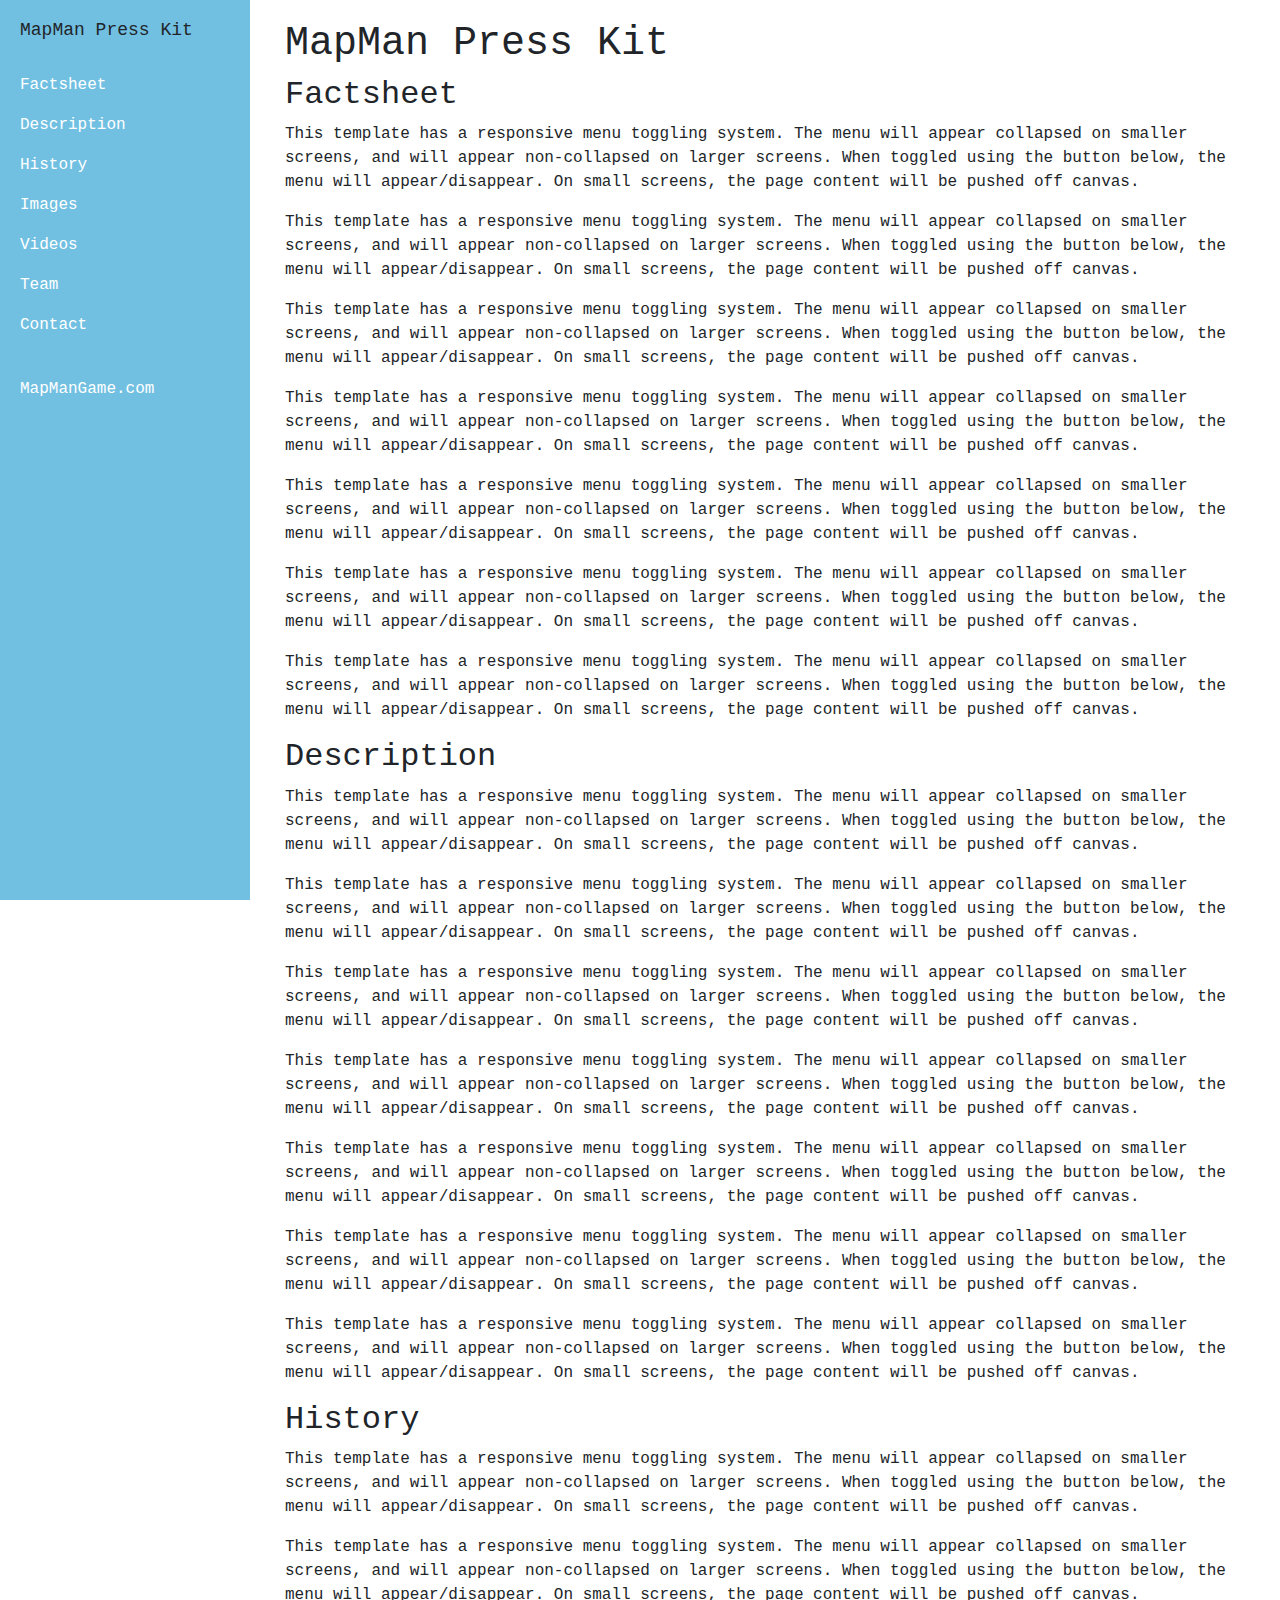
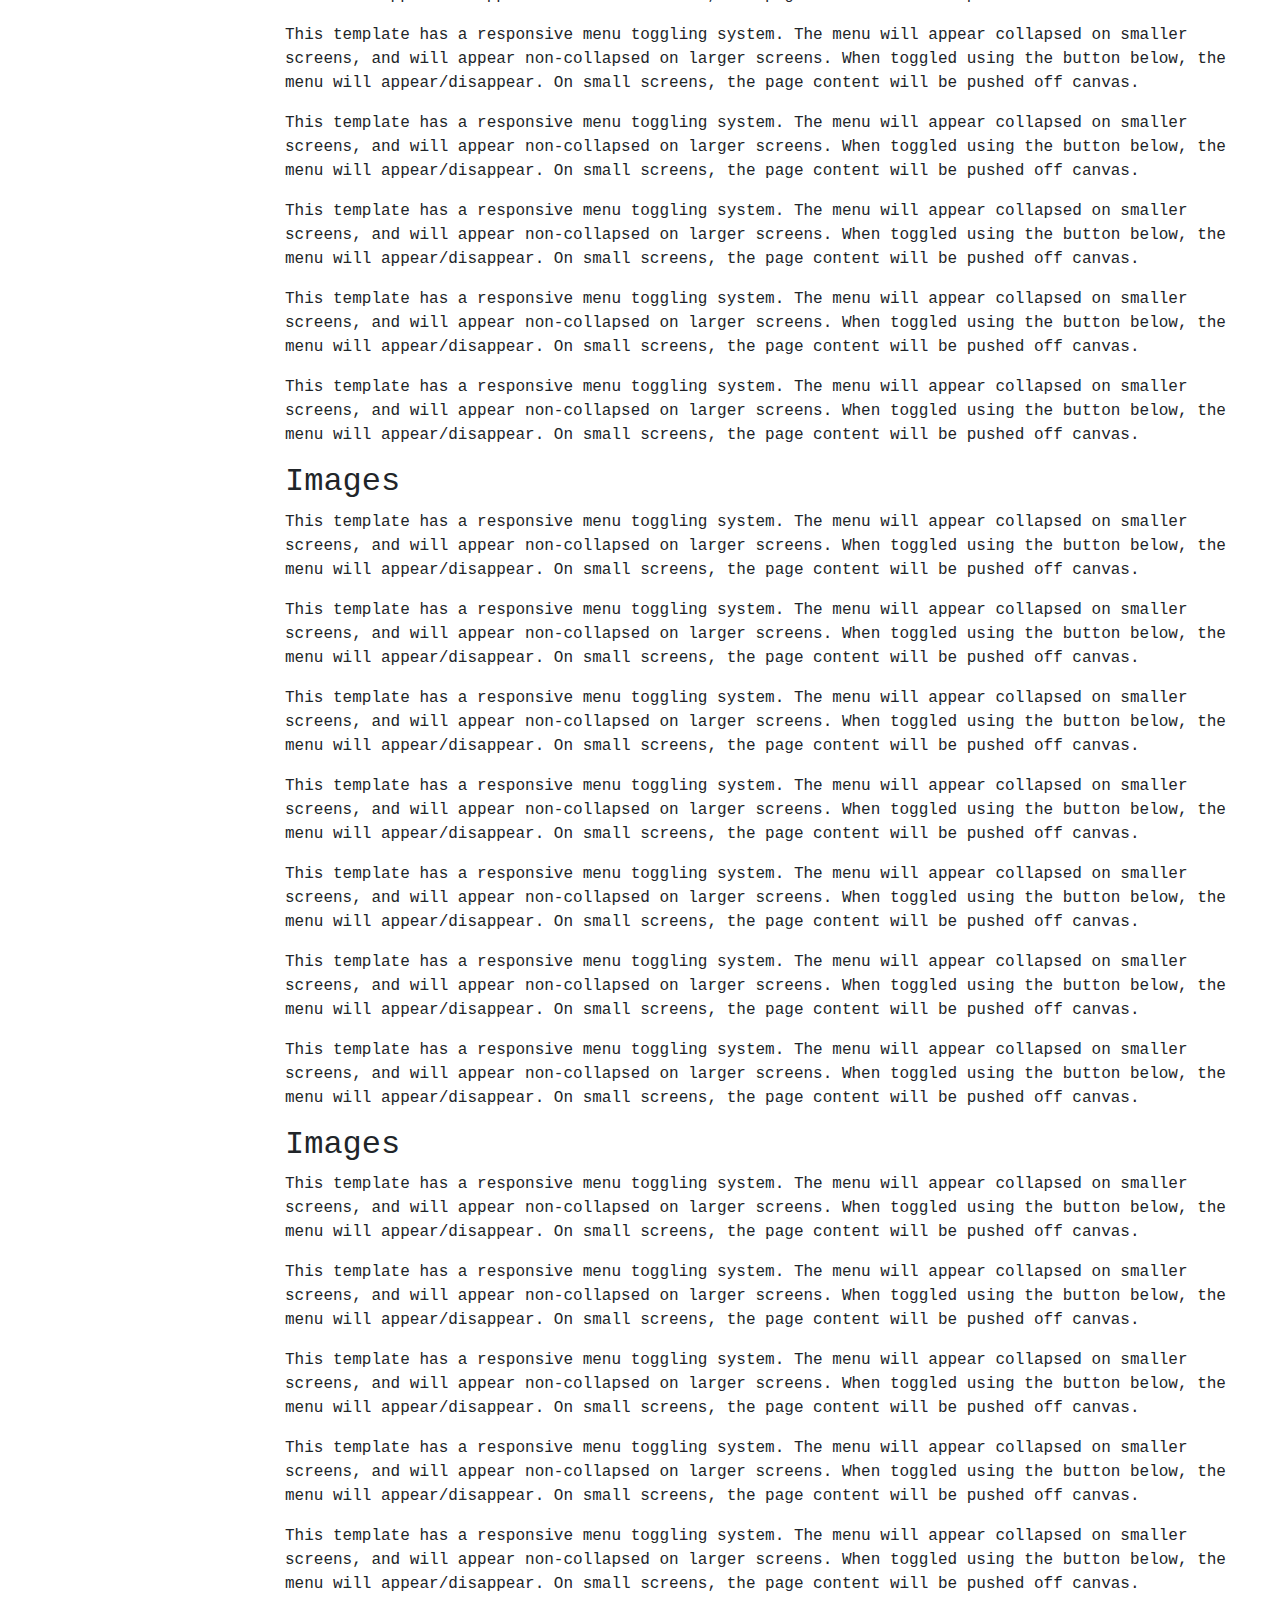
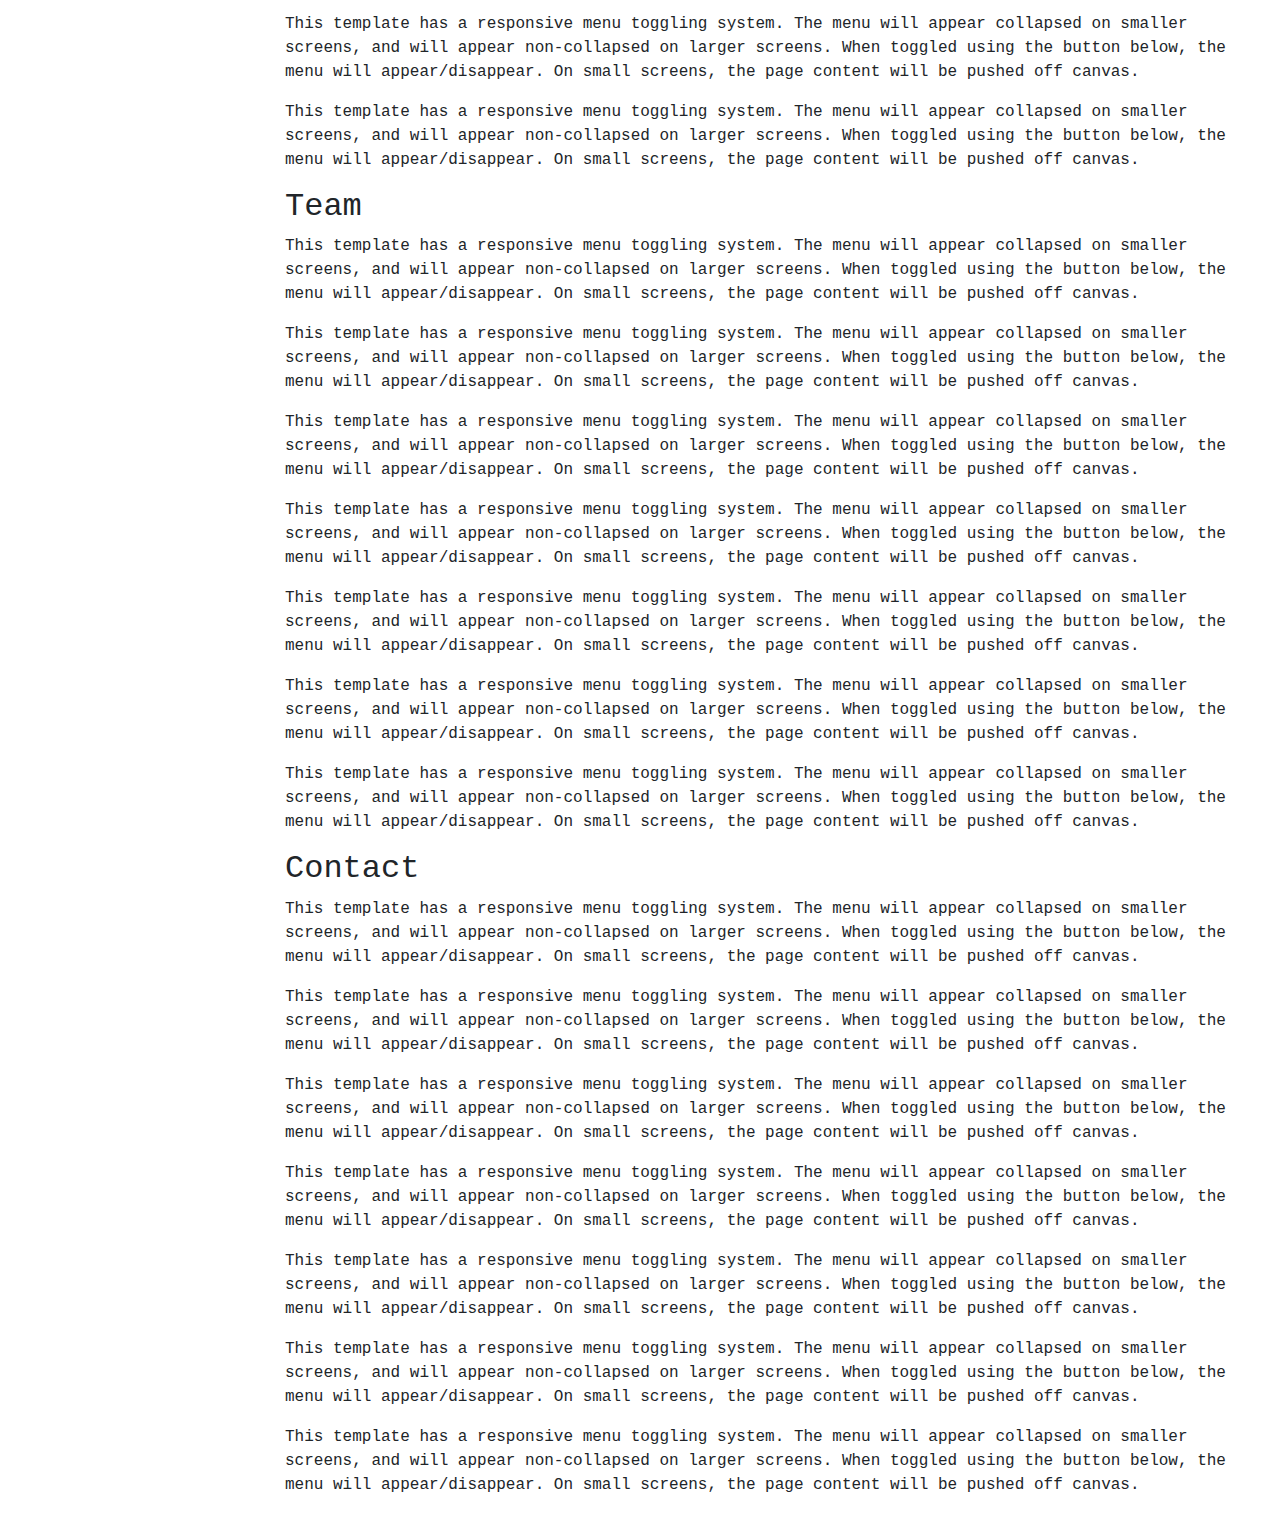
==== presskit.html @ f1257946 "added draft press kit" ====
<!DOCTYPE html>
<html lang="en">

<head>

    <meta charset="utf-8">
    <meta name="viewport" content="width=device-width, initial-scale=1, shrink-to-fit=no">
    <meta name="description" content="map man iOS game">
    <meta name="author" content="Peter Stuart">

    <title>MapMan - Press Kit</title>

    <!-- Bootstrap core CSS -->
    <link rel="stylesheet" href="https://maxcdn.bootstrapcdn.com/bootstrap/4.0.0/css/bootstrap.min.css" integrity="sha384-Gn5384xqQ1aoWXA+058RXPxPg6fy4IWvTNh0E263XmFcJlSAwiGgFAW/dAiS6JXm" crossorigin="anonymous">

    <!-- Custom styles for this template -->
    <link href="css/simple-sidebar.css" rel="stylesheet">

</head>

<body>

    <div id="wrapper"  class="toggled">

        <!-- Sidebar -->
        <div id="sidebar-wrapper">
            <ul class="sidebar-nav">
                <li class="sidebar-brand">MapMan Press Kit</li>
                <li>
                    <a href="#factsheet">Factsheet</a>
                </li>
                <li>
                    <a href="#description">Description</a>
                </li>
                <li>
                    <a href="#history">History</a>
                </li>
                <li>
                    <a href="#images">Images</a>
                </li>
                <li>
                    <a href="#videos">Videos</a>
                </li>
                <li>
                    <a href="#team">Team</a>
                </li>
                <li>
                    <a href="#contact">Contact</a>
                </li>
                <br />
                <li>
                    <a href="index.html">MapManGame.com</a>
                </li>
            </ul>
        </div>
        <!-- /#sidebar-wrapper -->

        <!-- Page Content -->
        <div id="page-content-wrapper">
            <div class="container-fluid">
                <h1>MapMan Press Kit</h1>
                <!--
                <p>This template has a responsive menu toggling system. The menu will appear collapsed on smaller screens, and will appear non-collapsed on larger screens. When toggled using the button below, the menu will appear/disappear. On small screens, the page content will be pushed off canvas.</p>
                <p>Make sure to keep all page content within the <code>#page-content-wrapper</code>.</p>
                <a href="#menu-toggle" class="btn btn-secondary" id="menu-toggle">Toggle Menu</a>
                -->


                <section id="factsheet">
                    <div>
                        <h2>Factsheet</h2>
                        <p>This template has a responsive menu toggling system. The menu will appear collapsed on smaller screens, and will appear non-collapsed on larger screens. When toggled using the button below, the menu will appear/disappear. On small screens, the page content will be pushed off canvas.</p>

                        <p>This template has a responsive menu toggling system. The menu will appear collapsed on smaller screens, and will appear non-collapsed on larger screens. When toggled using the button below, the menu will appear/disappear. On small screens, the page content will be pushed off canvas.</p>

                        <p>This template has a responsive menu toggling system. The menu will appear collapsed on smaller screens, and will appear non-collapsed on larger screens. When toggled using the button below, the menu will appear/disappear. On small screens, the page content will be pushed off canvas.</p>

                        <p>This template has a responsive menu toggling system. The menu will appear collapsed on smaller screens, and will appear non-collapsed on larger screens. When toggled using the button below, the menu will appear/disappear. On small screens, the page content will be pushed off canvas.</p>

                        <p>This template has a responsive menu toggling system. The menu will appear collapsed on smaller screens, and will appear non-collapsed on larger screens. When toggled using the button below, the menu will appear/disappear. On small screens, the page content will be pushed off canvas.</p>

                        <p>This template has a responsive menu toggling system. The menu will appear collapsed on smaller screens, and will appear non-collapsed on larger screens. When toggled using the button below, the menu will appear/disappear. On small screens, the page content will be pushed off canvas.</p>

                        <p>This template has a responsive menu toggling system. The menu will appear collapsed on smaller screens, and will appear non-collapsed on larger screens. When toggled using the button below, the menu will appear/disappear. On small screens, the page content will be pushed off canvas.</p>
                    </div>
                </section>

                <section id="description">
                    <div>
                        <h2>Description</h2>
                        <p>This template has a responsive menu toggling system. The menu will appear collapsed on smaller screens, and will appear non-collapsed on larger screens. When toggled using the button below, the menu will appear/disappear. On small screens, the page content will be pushed off canvas.</p>

                        <p>This template has a responsive menu toggling system. The menu will appear collapsed on smaller screens, and will appear non-collapsed on larger screens. When toggled using the button below, the menu will appear/disappear. On small screens, the page content will be pushed off canvas.</p>

                        <p>This template has a responsive menu toggling system. The menu will appear collapsed on smaller screens, and will appear non-collapsed on larger screens. When toggled using the button below, the menu will appear/disappear. On small screens, the page content will be pushed off canvas.</p>

                        <p>This template has a responsive menu toggling system. The menu will appear collapsed on smaller screens, and will appear non-collapsed on larger screens. When toggled using the button below, the menu will appear/disappear. On small screens, the page content will be pushed off canvas.</p>

                        <p>This template has a responsive menu toggling system. The menu will appear collapsed on smaller screens, and will appear non-collapsed on larger screens. When toggled using the button below, the menu will appear/disappear. On small screens, the page content will be pushed off canvas.</p>

                        <p>This template has a responsive menu toggling system. The menu will appear collapsed on smaller screens, and will appear non-collapsed on larger screens. When toggled using the button below, the menu will appear/disappear. On small screens, the page content will be pushed off canvas.</p>

                        <p>This template has a responsive menu toggling system. The menu will appear collapsed on smaller screens, and will appear non-collapsed on larger screens. When toggled using the button below, the menu will appear/disappear. On small screens, the page content will be pushed off canvas.</p>
                    </div>
                </section>

                <section id="history">
                    <div>
                        <h2>History</h2>
                        <p>This template has a responsive menu toggling system. The menu will appear collapsed on smaller screens, and will appear non-collapsed on larger screens. When toggled using the button below, the menu will appear/disappear. On small screens, the page content will be pushed off canvas.</p>

                        <p>This template has a responsive menu toggling system. The menu will appear collapsed on smaller screens, and will appear non-collapsed on larger screens. When toggled using the button below, the menu will appear/disappear. On small screens, the page content will be pushed off canvas.</p>

                        <p>This template has a responsive menu toggling system. The menu will appear collapsed on smaller screens, and will appear non-collapsed on larger screens. When toggled using the button below, the menu will appear/disappear. On small screens, the page content will be pushed off canvas.</p>

                        <p>This template has a responsive menu toggling system. The menu will appear collapsed on smaller screens, and will appear non-collapsed on larger screens. When toggled using the button below, the menu will appear/disappear. On small screens, the page content will be pushed off canvas.</p>

                        <p>This template has a responsive menu toggling system. The menu will appear collapsed on smaller screens, and will appear non-collapsed on larger screens. When toggled using the button below, the menu will appear/disappear. On small screens, the page content will be pushed off canvas.</p>

                        <p>This template has a responsive menu toggling system. The menu will appear collapsed on smaller screens, and will appear non-collapsed on larger screens. When toggled using the button below, the menu will appear/disappear. On small screens, the page content will be pushed off canvas.</p>

                        <p>This template has a responsive menu toggling system. The menu will appear collapsed on smaller screens, and will appear non-collapsed on larger screens. When toggled using the button below, the menu will appear/disappear. On small screens, the page content will be pushed off canvas.</p>
                    </div>
                </section>

                <section id="images">
                    <div>
                        <h2>Images</h2>
                        <p>This template has a responsive menu toggling system. The menu will appear collapsed on smaller screens, and will appear non-collapsed on larger screens. When toggled using the button below, the menu will appear/disappear. On small screens, the page content will be pushed off canvas.</p>

                        <p>This template has a responsive menu toggling system. The menu will appear collapsed on smaller screens, and will appear non-collapsed on larger screens. When toggled using the button below, the menu will appear/disappear. On small screens, the page content will be pushed off canvas.</p>

                        <p>This template has a responsive menu toggling system. The menu will appear collapsed on smaller screens, and will appear non-collapsed on larger screens. When toggled using the button below, the menu will appear/disappear. On small screens, the page content will be pushed off canvas.</p>

                        <p>This template has a responsive menu toggling system. The menu will appear collapsed on smaller screens, and will appear non-collapsed on larger screens. When toggled using the button below, the menu will appear/disappear. On small screens, the page content will be pushed off canvas.</p>

                        <p>This template has a responsive menu toggling system. The menu will appear collapsed on smaller screens, and will appear non-collapsed on larger screens. When toggled using the button below, the menu will appear/disappear. On small screens, the page content will be pushed off canvas.</p>

                        <p>This template has a responsive menu toggling system. The menu will appear collapsed on smaller screens, and will appear non-collapsed on larger screens. When toggled using the button below, the menu will appear/disappear. On small screens, the page content will be pushed off canvas.</p>

                        <p>This template has a responsive menu toggling system. The menu will appear collapsed on smaller screens, and will appear non-collapsed on larger screens. When toggled using the button below, the menu will appear/disappear. On small screens, the page content will be pushed off canvas.</p>
                    </div>
                </section>

                <section id="videos">
                    <div>
                        <h2>Images</h2>
                        <p>This template has a responsive menu toggling system. The menu will appear collapsed on smaller screens, and will appear non-collapsed on larger screens. When toggled using the button below, the menu will appear/disappear. On small screens, the page content will be pushed off canvas.</p>

                        <p>This template has a responsive menu toggling system. The menu will appear collapsed on smaller screens, and will appear non-collapsed on larger screens. When toggled using the button below, the menu will appear/disappear. On small screens, the page content will be pushed off canvas.</p>

                        <p>This template has a responsive menu toggling system. The menu will appear collapsed on smaller screens, and will appear non-collapsed on larger screens. When toggled using the button below, the menu will appear/disappear. On small screens, the page content will be pushed off canvas.</p>

                        <p>This template has a responsive menu toggling system. The menu will appear collapsed on smaller screens, and will appear non-collapsed on larger screens. When toggled using the button below, the menu will appear/disappear. On small screens, the page content will be pushed off canvas.</p>

                        <p>This template has a responsive menu toggling system. The menu will appear collapsed on smaller screens, and will appear non-collapsed on larger screens. When toggled using the button below, the menu will appear/disappear. On small screens, the page content will be pushed off canvas.</p>

                        <p>This template has a responsive menu toggling system. The menu will appear collapsed on smaller screens, and will appear non-collapsed on larger screens. When toggled using the button below, the menu will appear/disappear. On small screens, the page content will be pushed off canvas.</p>

                        <p>This template has a responsive menu toggling system. The menu will appear collapsed on smaller screens, and will appear non-collapsed on larger screens. When toggled using the button below, the menu will appear/disappear. On small screens, the page content will be pushed off canvas.</p>
                    </div>
                </section>

                <section id="team">
                    <div>
                        <h2>Team</h2>
                        <p>This template has a responsive menu toggling system. The menu will appear collapsed on smaller screens, and will appear non-collapsed on larger screens. When toggled using the button below, the menu will appear/disappear. On small screens, the page content will be pushed off canvas.</p>

                        <p>This template has a responsive menu toggling system. The menu will appear collapsed on smaller screens, and will appear non-collapsed on larger screens. When toggled using the button below, the menu will appear/disappear. On small screens, the page content will be pushed off canvas.</p>

                        <p>This template has a responsive menu toggling system. The menu will appear collapsed on smaller screens, and will appear non-collapsed on larger screens. When toggled using the button below, the menu will appear/disappear. On small screens, the page content will be pushed off canvas.</p>

                        <p>This template has a responsive menu toggling system. The menu will appear collapsed on smaller screens, and will appear non-collapsed on larger screens. When toggled using the button below, the menu will appear/disappear. On small screens, the page content will be pushed off canvas.</p>

                        <p>This template has a responsive menu toggling system. The menu will appear collapsed on smaller screens, and will appear non-collapsed on larger screens. When toggled using the button below, the menu will appear/disappear. On small screens, the page content will be pushed off canvas.</p>

                        <p>This template has a responsive menu toggling system. The menu will appear collapsed on smaller screens, and will appear non-collapsed on larger screens. When toggled using the button below, the menu will appear/disappear. On small screens, the page content will be pushed off canvas.</p>

                        <p>This template has a responsive menu toggling system. The menu will appear collapsed on smaller screens, and will appear non-collapsed on larger screens. When toggled using the button below, the menu will appear/disappear. On small screens, the page content will be pushed off canvas.</p>
                    </div>
                </section>

                <section id="contact">
                    <div>
                        <h2>Contact</h2>
                        <p>This template has a responsive menu toggling system. The menu will appear collapsed on smaller screens, and will appear non-collapsed on larger screens. When toggled using the button below, the menu will appear/disappear. On small screens, the page content will be pushed off canvas.</p>

                        <p>This template has a responsive menu toggling system. The menu will appear collapsed on smaller screens, and will appear non-collapsed on larger screens. When toggled using the button below, the menu will appear/disappear. On small screens, the page content will be pushed off canvas.</p>

                        <p>This template has a responsive menu toggling system. The menu will appear collapsed on smaller screens, and will appear non-collapsed on larger screens. When toggled using the button below, the menu will appear/disappear. On small screens, the page content will be pushed off canvas.</p>

                        <p>This template has a responsive menu toggling system. The menu will appear collapsed on smaller screens, and will appear non-collapsed on larger screens. When toggled using the button below, the menu will appear/disappear. On small screens, the page content will be pushed off canvas.</p>

                        <p>This template has a responsive menu toggling system. The menu will appear collapsed on smaller screens, and will appear non-collapsed on larger screens. When toggled using the button below, the menu will appear/disappear. On small screens, the page content will be pushed off canvas.</p>

                        <p>This template has a responsive menu toggling system. The menu will appear collapsed on smaller screens, and will appear non-collapsed on larger screens. When toggled using the button below, the menu will appear/disappear. On small screens, the page content will be pushed off canvas.</p>

                        <p>This template has a responsive menu toggling system. The menu will appear collapsed on smaller screens, and will appear non-collapsed on larger screens. When toggled using the button below, the menu will appear/disappear. On small screens, the page content will be pushed off canvas.</p>
                    </div>
                </section>

            </div>
        </div>
        <!-- /#page-content-wrapper -->

    </div>
    <!-- /#wrapper -->

    <!-- Bootstrap core JavaScript -->
    <script src="https://code.jquery.com/jquery-3.3.1.min.js" integrity="sha256-FgpCb/KJQlLNfOu91ta32o/NMZxltwRo8QtmkMRdAu8=" crossorigin="anonymous" defer></script>
    <script src="https://maxcdn.bootstrapcdn.com/bootstrap/4.0.0/js/bootstrap.min.js" integrity="sha384-JZR6Spejh4U02d8jOt6vLEHfe/JQGiRRSQQxSfFWpi1MquVdAyjUar5+76PVCmYl" crossorigin="anonymous" defer></script>

    <!-- Menu Toggle Script -->
    <script>
    $("#menu-toggle").click(function(e) {
        e.preventDefault();
        $("#wrapper").toggleClass("toggled");
    });
    </script>

</body>

</html>
---- css/simple-sidebar.css ----
/*!
 * Start Bootstrap - Simple Sidebar (https://startbootstrap.com/template-overviews/simple-sidebar)
 * Copyright 2013-2017 Start Bootstrap
 * Licensed under MIT (https://github.com/BlackrockDigital/startbootstrap-simple-sidebar/blob/master/LICENSE)
 */

body {
  overflow-x: hidden;
  font-family: 'Courier';
}

#wrapper {
  padding-left: 0;
  -webkit-transition: all 0.5s ease;
  -moz-transition: all 0.5s ease;
  -o-transition: all 0.5s ease;
  transition: all 0.5s ease;
}

#wrapper.toggled {
  padding-left: 250px;
}

#sidebar-wrapper {
  z-index: 1000;
  position: fixed;
  left: 250px;
  width: 0;
  height: 100%;
  margin-left: -250px;
  overflow-y: auto;
  background: #71c0e2;
  -webkit-transition: all 0.5s ease;
  -moz-transition: all 0.5s ease;
  -o-transition: all 0.5s ease;
  transition: all 0.5s ease;
}

#wrapper.toggled #sidebar-wrapper {
  width: 250px;
}

#page-content-wrapper {
  width: 100%;
  position: absolute;
  padding: 15px;
}

#wrapper.toggled #page-content-wrapper {
  position: absolute;
  margin-right: -250px;
}


/* Sidebar Styles */

.sidebar-nav {
  position: absolute;
  top: 0;
  width: 250px;
  margin: 0;
  padding: 0;
  list-style: none;
}

.sidebar-nav li {
  text-indent: 20px;
  line-height: 40px;
}

.sidebar-nav li a {
  display: block;
  text-decoration: none;
  color: #ffffff;
}

.sidebar-nav li a:hover {
  text-decoration: none;
  color: #fff;
  background: rgba(255, 255, 255, 0.2);
}

.sidebar-nav li a:active, .sidebar-nav li a:focus {
  text-decoration: none;
}

.sidebar-nav>.sidebar-brand {
  height: 65px;
  font-size: 18px;
  line-height: 60px;
}

.sidebar-nav>.sidebar-brand a {
  color: #ffffff;
}

.sidebar-nav>.sidebar-brand a:hover {
  color: #000000;
  background: none;
}

@media(min-width:768px) {
  #wrapper {
    padding-left: 0;
  }
  #wrapper.toggled {
    padding-left: 250px;
  }
  #sidebar-wrapper {
    width: 0;
  }
  #wrapper.toggled #sidebar-wrapper {
    width: 250px;
  }
  #page-content-wrapper {
    padding: 20px;
    position: relative;
  }
  #wrapper.toggled #page-content-wrapper {
    position: relative;
    margin-right: 0;
  }
}
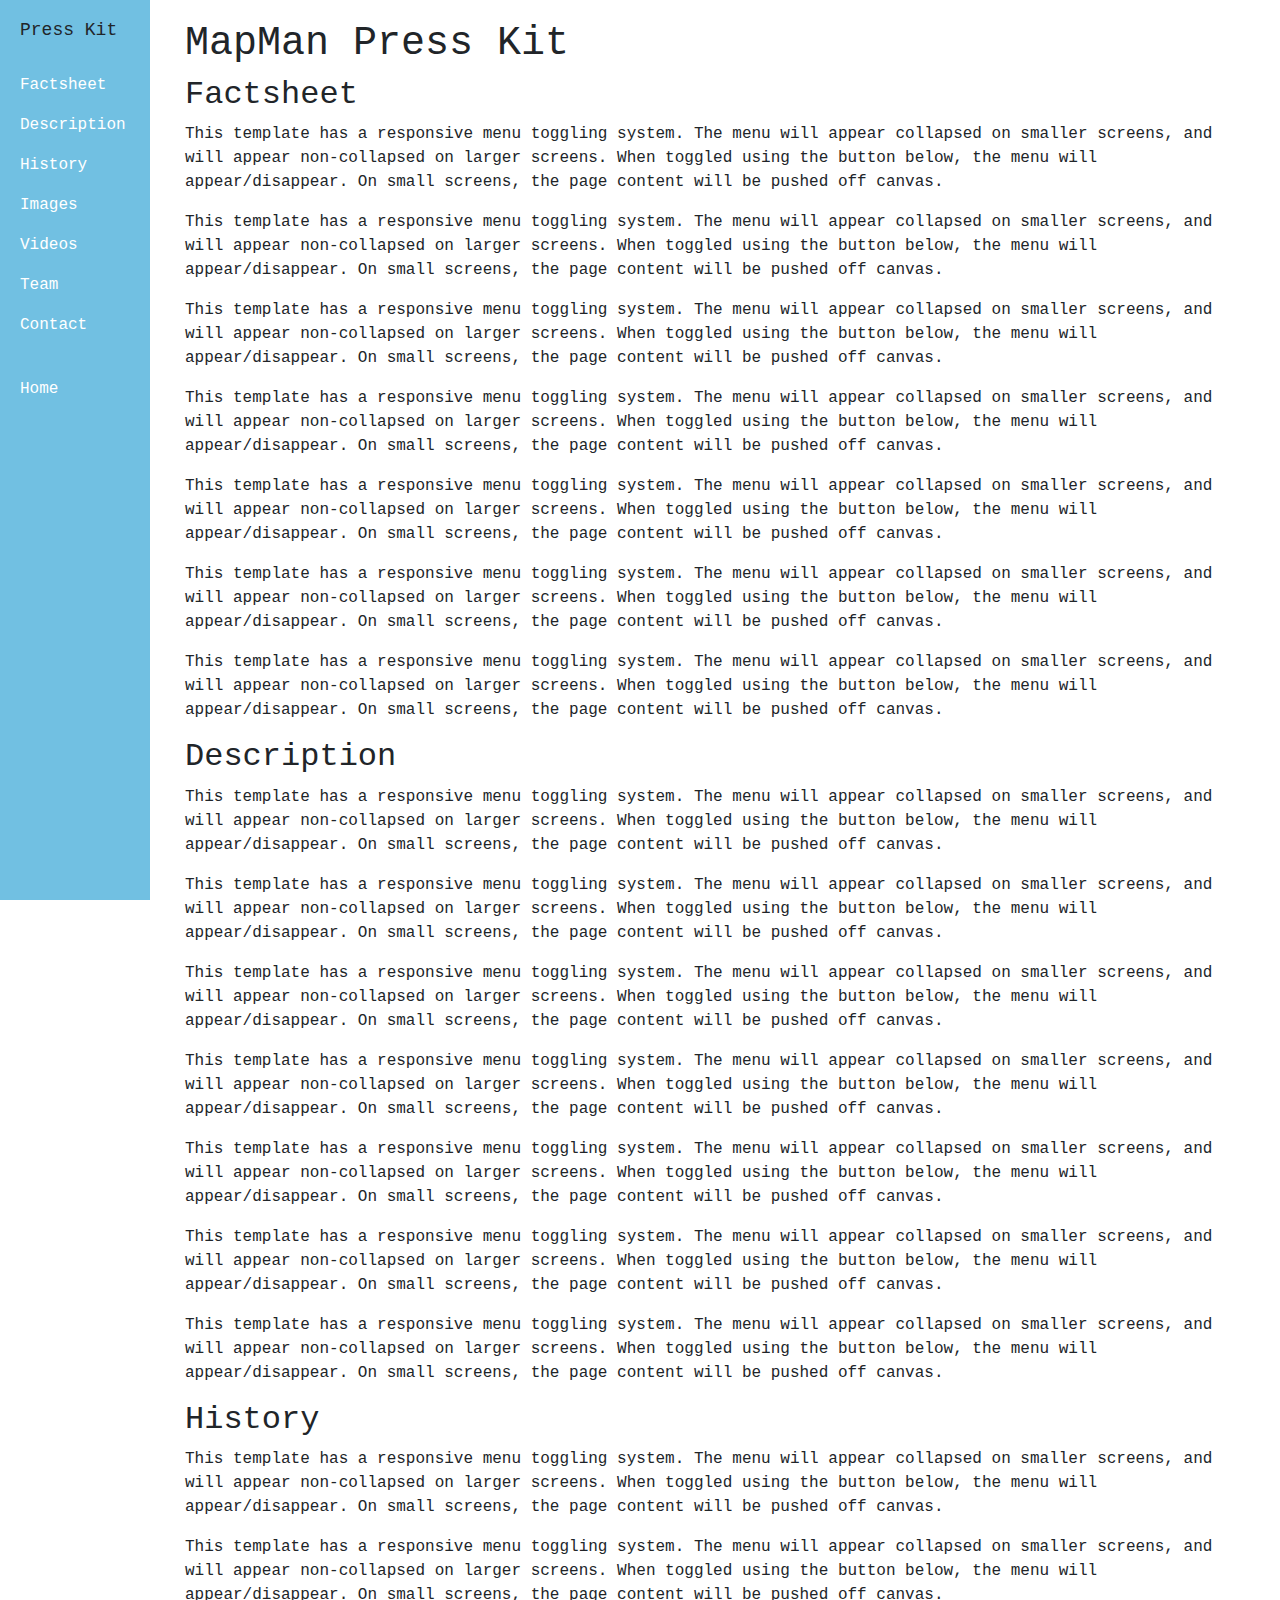
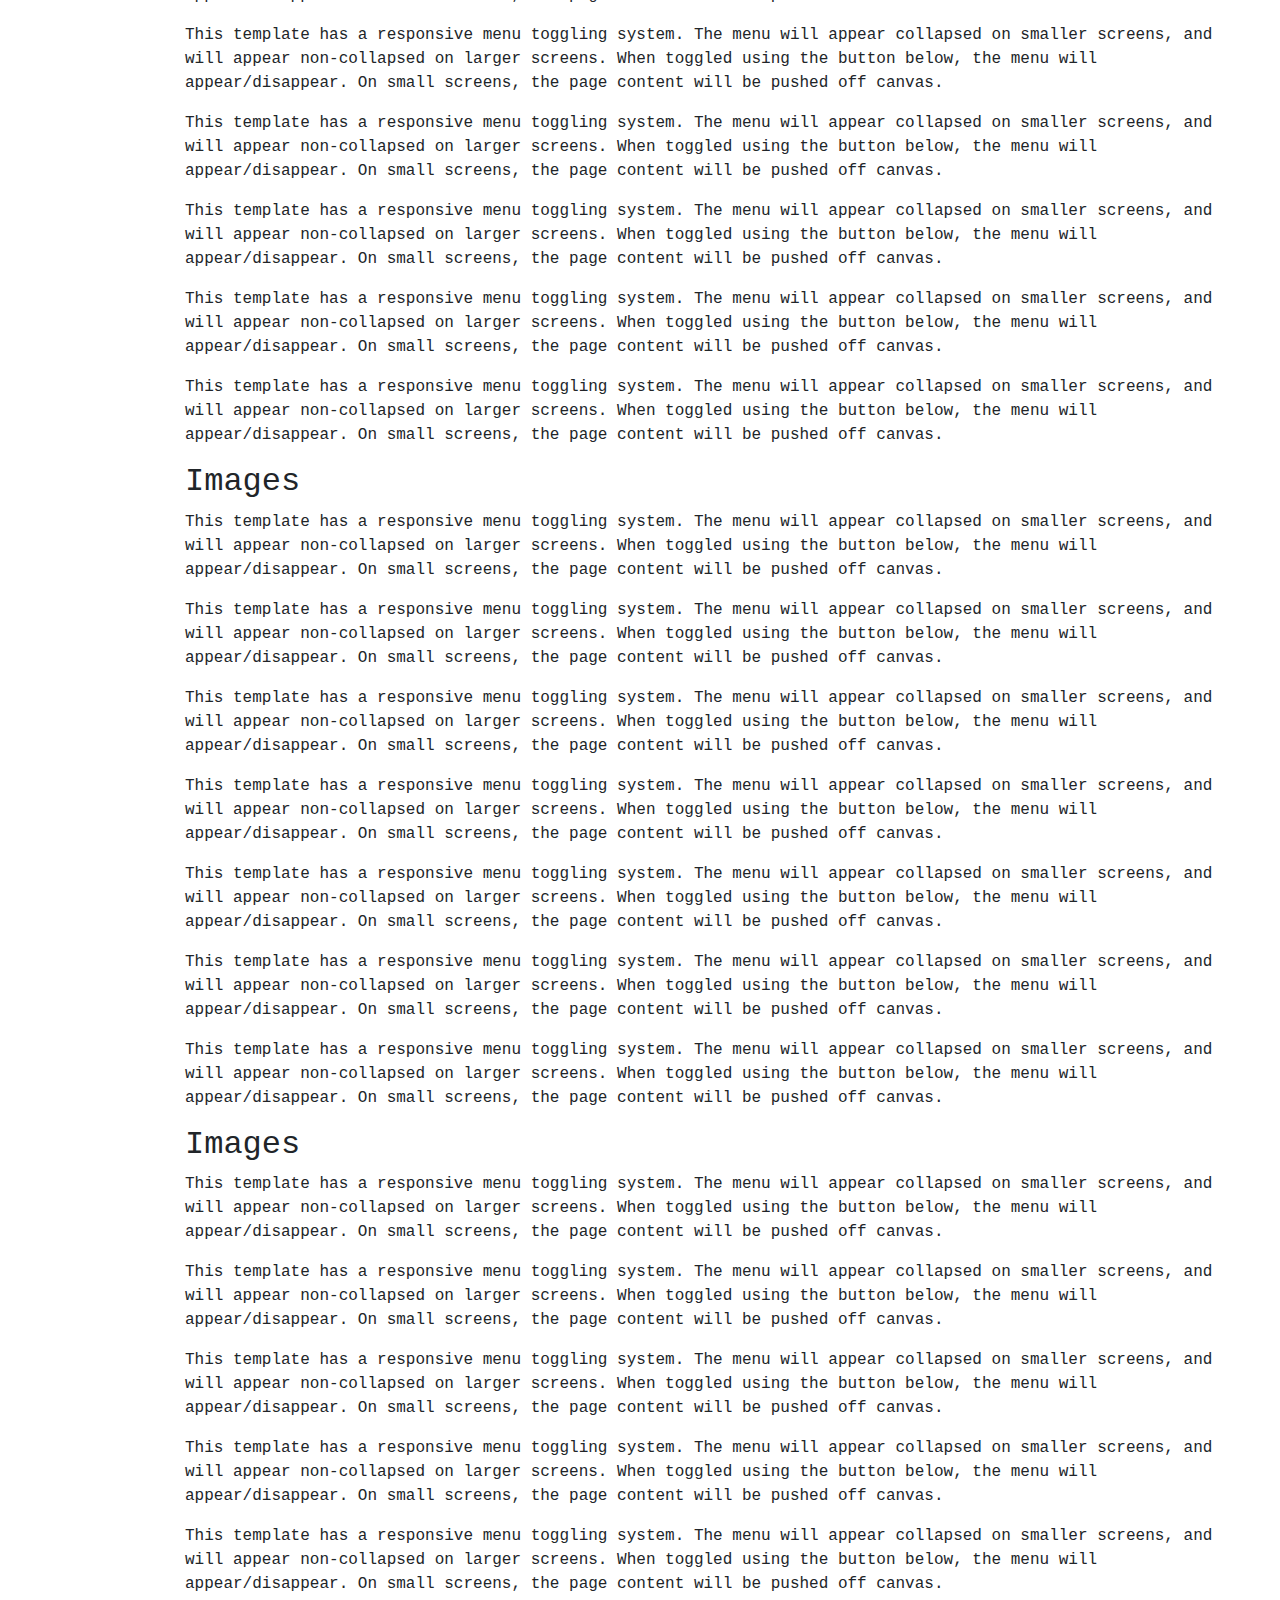
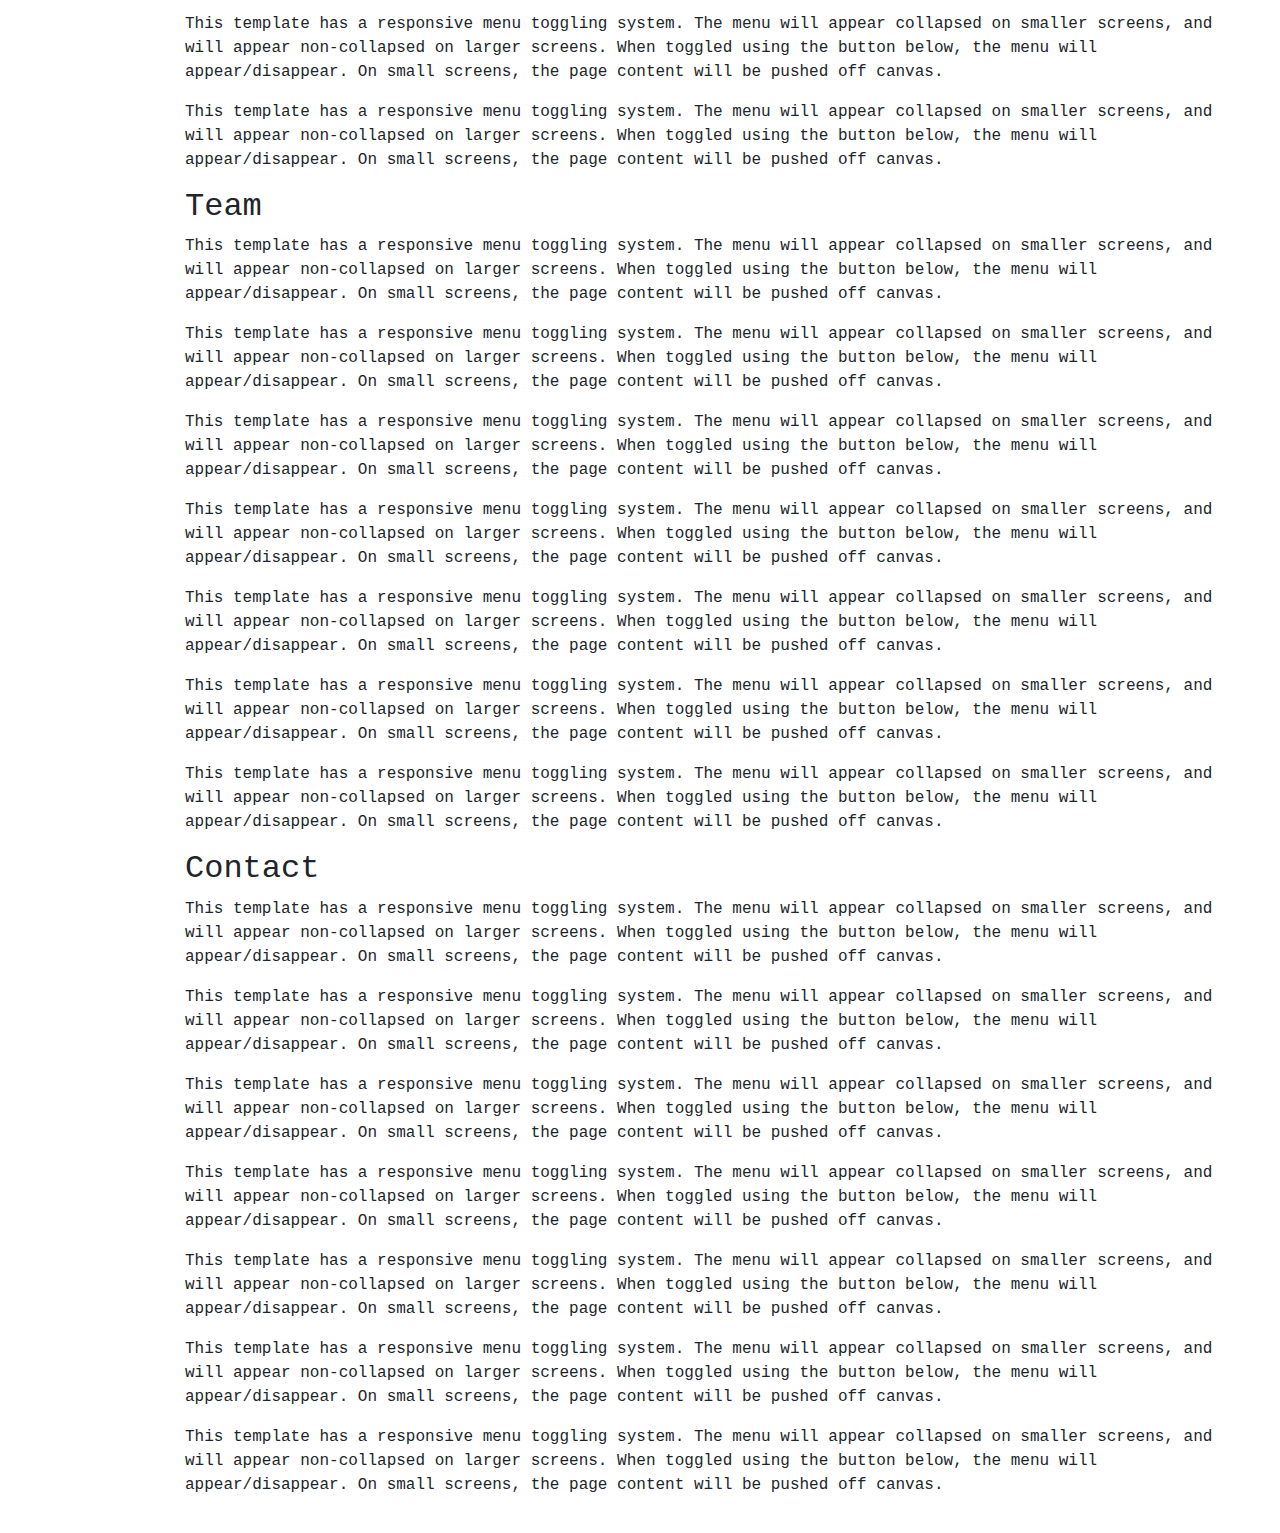
==== commit 54ef7c9f: "update" ====
--- a/presskit.html
+++ b/presskit.html
@@ -25,7 +25,7 @@
         <!-- Sidebar -->
         <div id="sidebar-wrapper">
             <ul class="sidebar-nav">
-                <li class="sidebar-brand">MapMan Press Kit</li>
+                <li class="sidebar-brand">Press Kit</li>
                 <li>
                     <a href="#factsheet">Factsheet</a>
                 </li>
@@ -49,7 +49,7 @@
                 </li>
                 <br />
                 <li>
-                    <a href="index.html">MapManGame.com</a>
+                    <a href="index.html">Home</a>
                 </li>
             </ul>
         </div>
--- a/css/simple-sidebar.css
+++ b/css/simple-sidebar.css
@@ -18,16 +18,16 @@
 }
 
 #wrapper.toggled {
-  padding-left: 250px;
+  padding-left: 150px;
 }
 
 #sidebar-wrapper {
   z-index: 1000;
   position: fixed;
-  left: 250px;
+  left: 150px;
   width: 0;
   height: 100%;
-  margin-left: -250px;
+  margin-left: -150px;
   overflow-y: auto;
   background: #71c0e2;
   -webkit-transition: all 0.5s ease;
@@ -37,7 +37,7 @@
 }
 
 #wrapper.toggled #sidebar-wrapper {
-  width: 250px;
+  width: 150px;
 }
 
 #page-content-wrapper {
@@ -48,7 +48,7 @@
 
 #wrapper.toggled #page-content-wrapper {
   position: absolute;
-  margin-right: -250px;
+  margin-right: -150px;
 }
 
 
@@ -57,7 +57,7 @@
 .sidebar-nav {
   position: absolute;
   top: 0;
-  width: 250px;
+  width: 150px;
   margin: 0;
   padding: 0;
   list-style: none;
@@ -104,13 +104,13 @@
     padding-left: 0;
   }
   #wrapper.toggled {
-    padding-left: 250px;
+    padding-left: 150px;
   }
   #sidebar-wrapper {
     width: 0;
   }
   #wrapper.toggled #sidebar-wrapper {
-    width: 250px;
+    width: 150px;
   }
   #page-content-wrapper {
     padding: 20px;
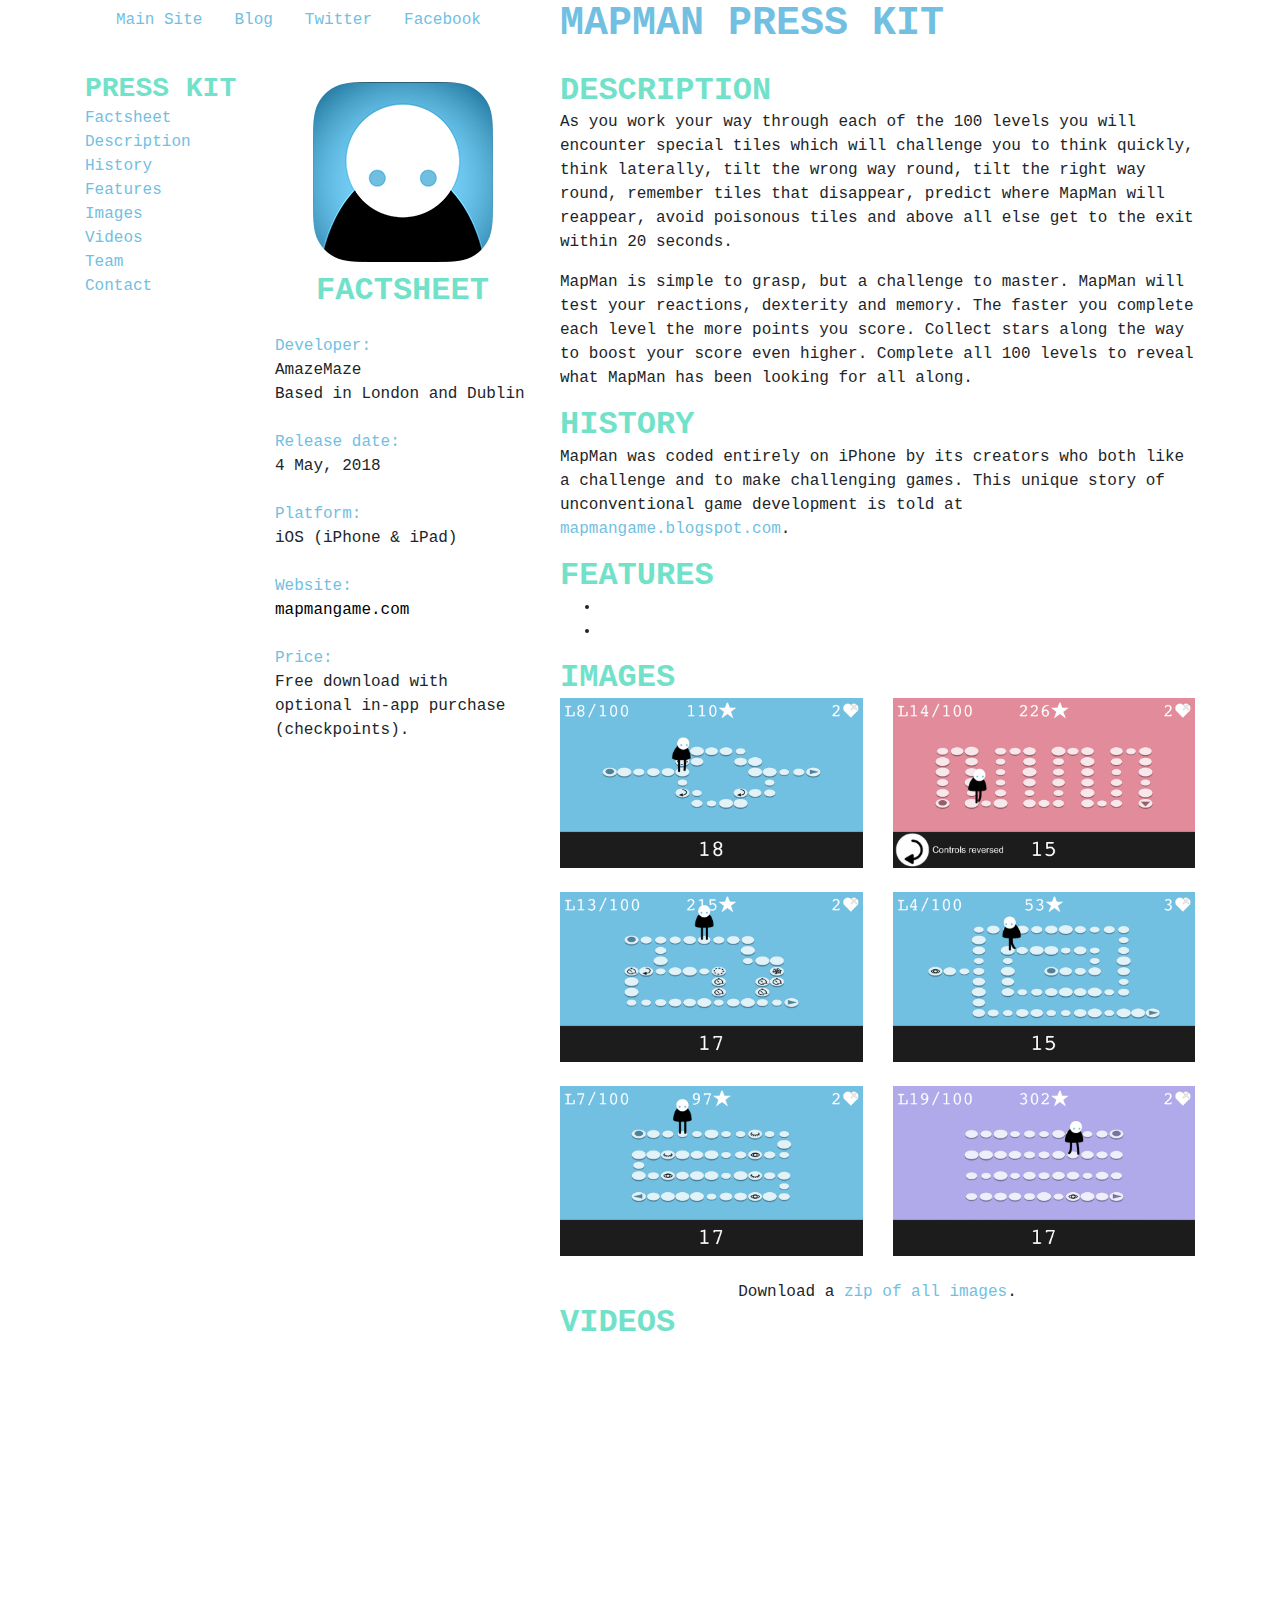
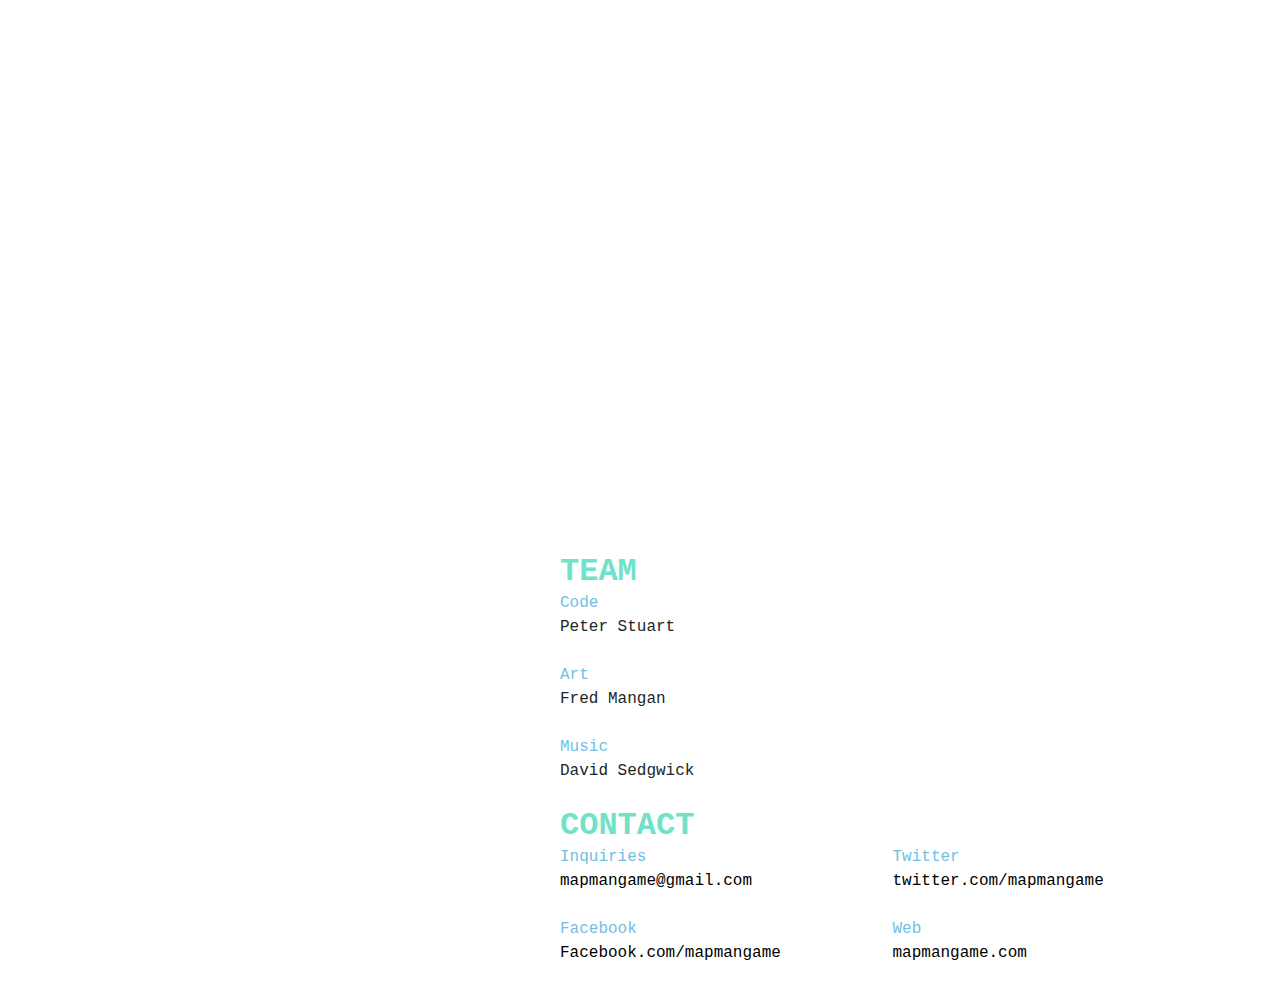
==== commit dc614bbf: "update" ====
--- a/presskit.html
+++ b/presskit.html
@@ -14,18 +14,42 @@
     <link rel="stylesheet" href="https://maxcdn.bootstrapcdn.com/bootstrap/4.0.0/css/bootstrap.min.css" integrity="sha384-Gn5384xqQ1aoWXA+058RXPxPg6fy4IWvTNh0E263XmFcJlSAwiGgFAW/dAiS6JXm" crossorigin="anonymous">
 
     <!-- Custom styles for this template -->
-    <link href="css/simple-sidebar.css" rel="stylesheet">
+    <link href="css/freelancer.min.css" rel="stylesheet">
 
 </head>
 
 <body>
 
-    <div id="wrapper"  class="toggled">
-
-        <!-- Sidebar -->
-        <div id="sidebar-wrapper">
-            <ul class="sidebar-nav">
-                <li class="sidebar-brand">Press Kit</li>
+    <div class="container">
+
+    <div class="row">
+
+        <div class="col-sm-5">
+          <div class="container">
+            <nav class="nav blog-nav">
+              <a class="nav-link" href="index.html">Main Site</a>
+              <a class="nav-link" href="http://mapmangame.blogspot.com">Blog</a>
+              <a class="nav-link" href="https://twitter.com/mapmangame">Twitter</a>
+              <a class="nav-link" href="https://www.facebook.com/mapmangame/">Facebook</a>
+            </nav>
+          </div>
+        </div>
+
+        <div class="col-sm-7">
+        <h1 class="text-left text-uppercase text-primary mb-0">MapMan Press Kit</h1>
+        &nbsp;<br/>
+        </div>
+    </div>
+
+      <div class="row">
+
+        <div class="col-sm-2 blog-sidebar">
+
+          <div class="sidebar-module">
+            
+            <h3 class="text-left text-uppercase text-secondary mb-0">Press Kit</h3>
+
+            <ul  class="list-unstyled">
                 <li>
                     <a href="#factsheet">Factsheet</a>
                 </li>
@@ -36,6 +60,9 @@
                     <a href="#history">History</a>
                 </li>
                 <li>
+                    <a href="#history">Features</a>
+                </li>
+                <li>
                     <a href="#images">Images</a>
                 </li>
                 <li>
@@ -47,177 +74,146 @@
                 <li>
                     <a href="#contact">Contact</a>
                 </li>
-                <br />
-                <li>
-                    <a href="index.html">Home</a>
-                </li>
             </ul>
+          </div>
+
+        </div><!-- /.blog-sidebar -->
+
+        <div class="col-sm-3" id="factsheet">
+
+
+          <div style="text-align: center; margin: 10px;">
+           <img src="img/mapman.png" />
+          </div>
+
+            <h2 class="text-center text-uppercase text-secondary mb-0">Factsheet</h2>
+
+            <p>
+                &nbsp;<br />
+                <span class="text-left text-primary">Developer:</span><br />
+                AmazeMaze<br />
+                Based in London and Dublin<br />
+                &nbsp;<br />
+                <span class="text-left text-primary">Release date:</span><br />
+                4 May, 2018<br />
+                &nbsp;<br />
+                <span class="text-left text-primary">Platform:</span><br />
+                iOS (iPhone & iPad)<br />
+                &nbsp;<br />
+                <span class="text-left text-primary">Website:</span><br />
+                <a href="http://mapmangame.com" style="color:#000000">mapmangame.com</a><br />
+                &nbsp;<br />
+                <span class="text-left text-primary">Price:</span><br />
+                Free download with optional in-app purchase (checkpoints).
+            </p>
+
         </div>
-        <!-- /#sidebar-wrapper -->
-
-        <!-- Page Content -->
-        <div id="page-content-wrapper">
-            <div class="container-fluid">
-                <h1>MapMan Press Kit</h1>
-                <!--
-                <p>This template has a responsive menu toggling system. The menu will appear collapsed on smaller screens, and will appear non-collapsed on larger screens. When toggled using the button below, the menu will appear/disappear. On small screens, the page content will be pushed off canvas.</p>
-                <p>Make sure to keep all page content within the <code>#page-content-wrapper</code>.</p>
-                <a href="#menu-toggle" class="btn btn-secondary" id="menu-toggle">Toggle Menu</a>
-                -->
-
-
-                <section id="factsheet">
-                    <div>
-                        <h2>Factsheet</h2>
-                        <p>This template has a responsive menu toggling system. The menu will appear collapsed on smaller screens, and will appear non-collapsed on larger screens. When toggled using the button below, the menu will appear/disappear. On small screens, the page content will be pushed off canvas.</p>
-
-                        <p>This template has a responsive menu toggling system. The menu will appear collapsed on smaller screens, and will appear non-collapsed on larger screens. When toggled using the button below, the menu will appear/disappear. On small screens, the page content will be pushed off canvas.</p>
-
-                        <p>This template has a responsive menu toggling system. The menu will appear collapsed on smaller screens, and will appear non-collapsed on larger screens. When toggled using the button below, the menu will appear/disappear. On small screens, the page content will be pushed off canvas.</p>
-
-                        <p>This template has a responsive menu toggling system. The menu will appear collapsed on smaller screens, and will appear non-collapsed on larger screens. When toggled using the button below, the menu will appear/disappear. On small screens, the page content will be pushed off canvas.</p>
-
-                        <p>This template has a responsive menu toggling system. The menu will appear collapsed on smaller screens, and will appear non-collapsed on larger screens. When toggled using the button below, the menu will appear/disappear. On small screens, the page content will be pushed off canvas.</p>
-
-                        <p>This template has a responsive menu toggling system. The menu will appear collapsed on smaller screens, and will appear non-collapsed on larger screens. When toggled using the button below, the menu will appear/disappear. On small screens, the page content will be pushed off canvas.</p>
-
-                        <p>This template has a responsive menu toggling system. The menu will appear collapsed on smaller screens, and will appear non-collapsed on larger screens. When toggled using the button below, the menu will appear/disappear. On small screens, the page content will be pushed off canvas.</p>
-                    </div>
-                </section>
-
-                <section id="description">
-                    <div>
-                        <h2>Description</h2>
-                        <p>This template has a responsive menu toggling system. The menu will appear collapsed on smaller screens, and will appear non-collapsed on larger screens. When toggled using the button below, the menu will appear/disappear. On small screens, the page content will be pushed off canvas.</p>
-
-                        <p>This template has a responsive menu toggling system. The menu will appear collapsed on smaller screens, and will appear non-collapsed on larger screens. When toggled using the button below, the menu will appear/disappear. On small screens, the page content will be pushed off canvas.</p>
-
-                        <p>This template has a responsive menu toggling system. The menu will appear collapsed on smaller screens, and will appear non-collapsed on larger screens. When toggled using the button below, the menu will appear/disappear. On small screens, the page content will be pushed off canvas.</p>
-
-                        <p>This template has a responsive menu toggling system. The menu will appear collapsed on smaller screens, and will appear non-collapsed on larger screens. When toggled using the button below, the menu will appear/disappear. On small screens, the page content will be pushed off canvas.</p>
-
-                        <p>This template has a responsive menu toggling system. The menu will appear collapsed on smaller screens, and will appear non-collapsed on larger screens. When toggled using the button below, the menu will appear/disappear. On small screens, the page content will be pushed off canvas.</p>
-
-                        <p>This template has a responsive menu toggling system. The menu will appear collapsed on smaller screens, and will appear non-collapsed on larger screens. When toggled using the button below, the menu will appear/disappear. On small screens, the page content will be pushed off canvas.</p>
-
-                        <p>This template has a responsive menu toggling system. The menu will appear collapsed on smaller screens, and will appear non-collapsed on larger screens. When toggled using the button below, the menu will appear/disappear. On small screens, the page content will be pushed off canvas.</p>
-                    </div>
-                </section>
-
-                <section id="history">
-                    <div>
-                        <h2>History</h2>
-                        <p>This template has a responsive menu toggling system. The menu will appear collapsed on smaller screens, and will appear non-collapsed on larger screens. When toggled using the button below, the menu will appear/disappear. On small screens, the page content will be pushed off canvas.</p>
-
-                        <p>This template has a responsive menu toggling system. The menu will appear collapsed on smaller screens, and will appear non-collapsed on larger screens. When toggled using the button below, the menu will appear/disappear. On small screens, the page content will be pushed off canvas.</p>
-
-                        <p>This template has a responsive menu toggling system. The menu will appear collapsed on smaller screens, and will appear non-collapsed on larger screens. When toggled using the button below, the menu will appear/disappear. On small screens, the page content will be pushed off canvas.</p>
-
-                        <p>This template has a responsive menu toggling system. The menu will appear collapsed on smaller screens, and will appear non-collapsed on larger screens. When toggled using the button below, the menu will appear/disappear. On small screens, the page content will be pushed off canvas.</p>
-
-                        <p>This template has a responsive menu toggling system. The menu will appear collapsed on smaller screens, and will appear non-collapsed on larger screens. When toggled using the button below, the menu will appear/disappear. On small screens, the page content will be pushed off canvas.</p>
-
-                        <p>This template has a responsive menu toggling system. The menu will appear collapsed on smaller screens, and will appear non-collapsed on larger screens. When toggled using the button below, the menu will appear/disappear. On small screens, the page content will be pushed off canvas.</p>
-
-                        <p>This template has a responsive menu toggling system. The menu will appear collapsed on smaller screens, and will appear non-collapsed on larger screens. When toggled using the button below, the menu will appear/disappear. On small screens, the page content will be pushed off canvas.</p>
-                    </div>
-                </section>
-
-                <section id="images">
-                    <div>
-                        <h2>Images</h2>
-                        <p>This template has a responsive menu toggling system. The menu will appear collapsed on smaller screens, and will appear non-collapsed on larger screens. When toggled using the button below, the menu will appear/disappear. On small screens, the page content will be pushed off canvas.</p>
-
-                        <p>This template has a responsive menu toggling system. The menu will appear collapsed on smaller screens, and will appear non-collapsed on larger screens. When toggled using the button below, the menu will appear/disappear. On small screens, the page content will be pushed off canvas.</p>
-
-                        <p>This template has a responsive menu toggling system. The menu will appear collapsed on smaller screens, and will appear non-collapsed on larger screens. When toggled using the button below, the menu will appear/disappear. On small screens, the page content will be pushed off canvas.</p>
-
-                        <p>This template has a responsive menu toggling system. The menu will appear collapsed on smaller screens, and will appear non-collapsed on larger screens. When toggled using the button below, the menu will appear/disappear. On small screens, the page content will be pushed off canvas.</p>
-
-                        <p>This template has a responsive menu toggling system. The menu will appear collapsed on smaller screens, and will appear non-collapsed on larger screens. When toggled using the button below, the menu will appear/disappear. On small screens, the page content will be pushed off canvas.</p>
-
-                        <p>This template has a responsive menu toggling system. The menu will appear collapsed on smaller screens, and will appear non-collapsed on larger screens. When toggled using the button below, the menu will appear/disappear. On small screens, the page content will be pushed off canvas.</p>
-
-                        <p>This template has a responsive menu toggling system. The menu will appear collapsed on smaller screens, and will appear non-collapsed on larger screens. When toggled using the button below, the menu will appear/disappear. On small screens, the page content will be pushed off canvas.</p>
-                    </div>
-                </section>
-
-                <section id="videos">
-                    <div>
-                        <h2>Images</h2>
-                        <p>This template has a responsive menu toggling system. The menu will appear collapsed on smaller screens, and will appear non-collapsed on larger screens. When toggled using the button below, the menu will appear/disappear. On small screens, the page content will be pushed off canvas.</p>
-
-                        <p>This template has a responsive menu toggling system. The menu will appear collapsed on smaller screens, and will appear non-collapsed on larger screens. When toggled using the button below, the menu will appear/disappear. On small screens, the page content will be pushed off canvas.</p>
-
-                        <p>This template has a responsive menu toggling system. The menu will appear collapsed on smaller screens, and will appear non-collapsed on larger screens. When toggled using the button below, the menu will appear/disappear. On small screens, the page content will be pushed off canvas.</p>
-
-                        <p>This template has a responsive menu toggling system. The menu will appear collapsed on smaller screens, and will appear non-collapsed on larger screens. When toggled using the button below, the menu will appear/disappear. On small screens, the page content will be pushed off canvas.</p>
-
-                        <p>This template has a responsive menu toggling system. The menu will appear collapsed on smaller screens, and will appear non-collapsed on larger screens. When toggled using the button below, the menu will appear/disappear. On small screens, the page content will be pushed off canvas.</p>
-
-                        <p>This template has a responsive menu toggling system. The menu will appear collapsed on smaller screens, and will appear non-collapsed on larger screens. When toggled using the button below, the menu will appear/disappear. On small screens, the page content will be pushed off canvas.</p>
-
-                        <p>This template has a responsive menu toggling system. The menu will appear collapsed on smaller screens, and will appear non-collapsed on larger screens. When toggled using the button below, the menu will appear/disappear. On small screens, the page content will be pushed off canvas.</p>
-                    </div>
-                </section>
-
-                <section id="team">
-                    <div>
-                        <h2>Team</h2>
-                        <p>This template has a responsive menu toggling system. The menu will appear collapsed on smaller screens, and will appear non-collapsed on larger screens. When toggled using the button below, the menu will appear/disappear. On small screens, the page content will be pushed off canvas.</p>
-
-                        <p>This template has a responsive menu toggling system. The menu will appear collapsed on smaller screens, and will appear non-collapsed on larger screens. When toggled using the button below, the menu will appear/disappear. On small screens, the page content will be pushed off canvas.</p>
-
-                        <p>This template has a responsive menu toggling system. The menu will appear collapsed on smaller screens, and will appear non-collapsed on larger screens. When toggled using the button below, the menu will appear/disappear. On small screens, the page content will be pushed off canvas.</p>
-
-                        <p>This template has a responsive menu toggling system. The menu will appear collapsed on smaller screens, and will appear non-collapsed on larger screens. When toggled using the button below, the menu will appear/disappear. On small screens, the page content will be pushed off canvas.</p>
-
-                        <p>This template has a responsive menu toggling system. The menu will appear collapsed on smaller screens, and will appear non-collapsed on larger screens. When toggled using the button below, the menu will appear/disappear. On small screens, the page content will be pushed off canvas.</p>
-
-                        <p>This template has a responsive menu toggling system. The menu will appear collapsed on smaller screens, and will appear non-collapsed on larger screens. When toggled using the button below, the menu will appear/disappear. On small screens, the page content will be pushed off canvas.</p>
-
-                        <p>This template has a responsive menu toggling system. The menu will appear collapsed on smaller screens, and will appear non-collapsed on larger screens. When toggled using the button below, the menu will appear/disappear. On small screens, the page content will be pushed off canvas.</p>
-                    </div>
-                </section>
-
-                <section id="contact">
-                    <div>
-                        <h2>Contact</h2>
-                        <p>This template has a responsive menu toggling system. The menu will appear collapsed on smaller screens, and will appear non-collapsed on larger screens. When toggled using the button below, the menu will appear/disappear. On small screens, the page content will be pushed off canvas.</p>
-
-                        <p>This template has a responsive menu toggling system. The menu will appear collapsed on smaller screens, and will appear non-collapsed on larger screens. When toggled using the button below, the menu will appear/disappear. On small screens, the page content will be pushed off canvas.</p>
-
-                        <p>This template has a responsive menu toggling system. The menu will appear collapsed on smaller screens, and will appear non-collapsed on larger screens. When toggled using the button below, the menu will appear/disappear. On small screens, the page content will be pushed off canvas.</p>
-
-                        <p>This template has a responsive menu toggling system. The menu will appear collapsed on smaller screens, and will appear non-collapsed on larger screens. When toggled using the button below, the menu will appear/disappear. On small screens, the page content will be pushed off canvas.</p>
-
-                        <p>This template has a responsive menu toggling system. The menu will appear collapsed on smaller screens, and will appear non-collapsed on larger screens. When toggled using the button below, the menu will appear/disappear. On small screens, the page content will be pushed off canvas.</p>
-
-                        <p>This template has a responsive menu toggling system. The menu will appear collapsed on smaller screens, and will appear non-collapsed on larger screens. When toggled using the button below, the menu will appear/disappear. On small screens, the page content will be pushed off canvas.</p>
-
-                        <p>This template has a responsive menu toggling system. The menu will appear collapsed on smaller screens, and will appear non-collapsed on larger screens. When toggled using the button below, the menu will appear/disappear. On small screens, the page content will be pushed off canvas.</p>
-                    </div>
-                </section>
-
-            </div>
-        </div>
-        <!-- /#page-content-wrapper -->
-
-    </div>
-    <!-- /#wrapper -->
+
+        <div class="col-sm-7">
+
+          <div id="description">
+            <h2 class="text-left text-uppercase text-secondary mb-0">Description</h2>
+            <p>As you work your way through each of the 100 levels you will encounter special tiles which will challenge you to think quickly, think laterally, tilt the wrong way round, tilt the right way round, remember tiles that disappear, predict where MapMan will reappear, avoid poisonous tiles and above all else get to the exit within 20 seconds.</p>
+            <p>
+            MapMan is simple to grasp, but a challenge to master. MapMan will test your reactions, dexterity and memory. The faster you complete each level the more points you score. Collect stars along the way to boost your score even higher. Complete all 100 levels to reveal what MapMan has been looking for all along.
+            </p>
+          </div>
+
+          <div id="history">
+            <h2 class="text-left text-uppercase text-secondary mb-0">History</h2>
+            <p>MapMan was coded entirely on iPhone by its creators who both like a challenge and to make challenging games. This unique story of unconventional game development is told at <a href="http://mapmangame.blogspot.com">mapmangame.blogspot.com</a>.</p>
+          </div>
+
+          <div id="images">
+            <h2 class="text-left text-uppercase text-secondary mb-0">Features</h2>
+            <ul>
+                <li></li>
+                <li></li>
+            </ul>
+          </div>
+
+          <div id="images">
+            <h2 class="text-left text-uppercase text-secondary mb-0">Images</h2>
+            <div class="row">
+                <div class="col-sm-6"><a href="img/screenshots/shot1.png"><img src="img/screenshots/shot1.png" width="100%" /></a><br />&nbsp;<br /></div>
+                <div class="col-sm-6"><a href="img/screenshots/shot2.png"><img src="img/screenshots/shot2.png" width="100%" /></a><br />&nbsp;<br /></div>
+            </div>
+            <div class="row">
+                <div class="col-sm-6"><a href="img/screenshots/shot3.png"><img src="img/screenshots/shot3.png" width="100%" /></a><br />&nbsp;<br /></div>
+                <div class="col-sm-6"><a href="img/screenshots/shot4.png"><img src="img/screenshots/shot4.png" width="100%" /></a><br />&nbsp;<br /></div>
+            </div>
+            <div class="row">
+                <div class="col-sm-6"><a href="img/screenshots/shot5.png"><img src="img/screenshots/shot5.png" width="100%" /></a><br />&nbsp;<br /></div>
+                <div class="col-sm-6"><a href="img/screenshots/shot6.png"><img src="img/screenshots/shot6.png" width="100%" /></a><br />&nbsp;<br /></div>
+            </div>
+            <div style="text-align: center;">Download a <a href="img/screenshots/shots.zip">zip of all images</a>.</div>
+          </div>
+
+          <div id="videos">
+            <h2 class="text-left text-uppercase text-secondary mb-0">Videos</h2>
+            <div class="embed-responsive embed-responsive-16by9 mb-5">
+              <iframe class="embed-responsive-item" width="560" height="315" src="https://www.youtube.com/embed/bTCJR37DB_w" frameborder="0" allow="autoplay; encrypted-media" allowfullscreen></iframe>
+            </div>
+            <div class="embed-responsive embed-responsive-16by9 mb-5">            
+              <iframe class="embed-responsive-item" width="560" height="315" src="https://www.youtube.com/embed/Dt5S8e8j-ec" frameborder="0" allow="autoplay; encrypted-media" allowfullscreen></iframe>
+            </div>
+          </div>
+
+          <div id="team">
+            <h2 class="text-left text-uppercase text-secondary mb-0">Team</h2>
+
+            <span class="text-left text-primary">Code</span><br />
+            Peter Stuart<br />
+            &nbsp;<br />
+
+            <span class="text-left text-primary">Art</span><br />
+            Fred Mangan<br />
+            &nbsp;<br />
+
+            <span class="text-left text-primary">Music</span><br />
+            David Sedgwick<br />
+            &nbsp;<br />
+
+          </div>
+
+          <div id="contact">
+            <h2 class="text-left text-uppercase text-secondary mb-0">Contact</h2>
+            <div class="row">
+                <div class="col-sm-6">
+                    <span class="text-left text-primary">Inquiries</span><br />
+                    <a href="mailto:mapmangame@gmail.com" style="color:#000000">mapmangame@gmail.com</a><br />
+                    &nbsp;<br />
+                </div>
+                <div class="col-sm-6">
+                    <span class="text-left text-primary">Twitter</span><br />
+                    <a href="http://twitter.com/mapmangame" style="color:#000000">twitter.com/mapmangame</a><br />
+                    &nbsp;<br />
+                </div>
+            </div>
+            <div class="row">
+                <div class="col-sm-6">
+                    <span class="text-left text-primary">Facebook</span><br />
+                    <a href="http://facebook.com/mapmangame" style="color:#000000">Facebook.com/mapmangame</a><br />
+                    &nbsp;<br />
+                </div>
+                <div class="col-sm-6">
+                    <span class="text-left text-primary">Web</span><br />
+                    <a href="http://mapmangame.com" style="color:#000000">mapmangame.com</a><br />
+                    &nbsp;<br />
+                </div>
+            </div>
+          </div>
+
+        </div><!-- /.blog-main -->
+
+      </div><!-- /.row -->
+
+    </div><!-- /.container -->
 
     <!-- Bootstrap core JavaScript -->
     <script src="https://code.jquery.com/jquery-3.3.1.min.js" integrity="sha256-FgpCb/KJQlLNfOu91ta32o/NMZxltwRo8QtmkMRdAu8=" crossorigin="anonymous" defer></script>
     <script src="https://maxcdn.bootstrapcdn.com/bootstrap/4.0.0/js/bootstrap.min.js" integrity="sha384-JZR6Spejh4U02d8jOt6vLEHfe/JQGiRRSQQxSfFWpi1MquVdAyjUar5+76PVCmYl" crossorigin="anonymous" defer></script>
 
-    <!-- Menu Toggle Script -->
-    <script>
-    $("#menu-toggle").click(function(e) {
-        e.preventDefault();
-        $("#wrapper").toggleClass("toggled");
-    });
-    </script>
-
 </body>
 
 </html>
--- a/css/freelancer.min.css
+++ b/css/freelancer.min.css
@@ -0,0 +1 @@
+body,h1,h2,h3,h4,h5,h6{font-family:Courier}h1,h2,h3,h4,h5,h6{font-weight:700}hr.star-dark,hr.star-light{max-width:15rem;padding:0;text-align:center;border:none;border-top:solid .25rem;margin-top:2.5rem;margin-bottom:2.5rem}hr.star-dark:after,hr.star-light:after{position:relative;top:-.8em;display:inline-block;padding:0 .25em;content:'\f005';font-family:FontAwesome;font-size:2em}hr.star-light{border-color:#fff}hr.star-light:after{color:#fff;background-color:#71c0e2}hr.star-dark{border-color:#71e2c9}hr.star-dark:after{color:#71e2c9;background-color:#fff}#mainNav .navbar-brand,#mainNav .navbar-nav li.nav-item a.nav-link{color:#fff}section{padding:6rem 0}section h2{font-size:2.25rem;line-height:2rem}@media (min-width:992px){section h2{font-size:3rem;line-height:2.5rem}}.btn-xl{padding:1rem 1.75rem;font-size:1.25rem}.btn-social{width:3.25rem;height:3.25rem;font-size:1.25rem;line-height:2rem}.scroll-to-top{z-index:1042;right:1rem;bottom:1rem;display:none}.scroll-to-top a{width:3.5rem;height:3.5rem;background-color:rgba(33,37,41,.5);line-height:3.1rem}#mainNav{padding-top:1rem;padding-bottom:1rem;font-weight:700;font-family:Montserrat}#mainNav .navbar-nav{margin-top:1rem;letter-spacing:.0625rem}#mainNav .navbar-nav li.nav-item a.nav-link:hover{color:#71c0e2}#mainNav .navbar-nav li.nav-item a.nav-link:active,#mainNav .navbar-nav li.nav-item a.nav-link:focus{color:#fff}#mainNav .navbar-nav li.nav-item a.nav-link.active{color:#71c0e2}#mainNav .navbar-toggler{padding:.25rem}@media (min-width:992px){#mainNav{padding-top:1.5rem;padding-bottom:1.5rem;-webkit-transition:padding-top .3s,padding-bottom .3s;-moz-transition:padding-top .3s,padding-bottom .3s;transition:padding-top .3s,padding-bottom .3s}#mainNav .navbar-brand{font-size:2em;-webkit-transition:font-size .3s;-moz-transition:font-size .3s;transition:font-size .3s}#mainNav .navbar-nav{margin-top:0}#mainNav .navbar-nav>li.nav-item>a.nav-link.active,#mainNav .navbar-nav>li.nav-item>a.nav-link.active:active,#mainNav .navbar-nav>li.nav-item>a.nav-link.active:focus,#mainNav .navbar-nav>li.nav-item>a.nav-link.active:hover{color:#fff;background:#71c0e2}#mainNav.navbar-shrink{padding-top:.5rem;padding-bottom:.5rem}#mainNav.navbar-shrink .navbar-brand{font-size:1.5em}}header.masthead{padding-top:calc(6rem + 72px);padding-bottom:6rem}header.masthead h1{font-size:3rem;line-height:3rem}header.masthead h2{font-size:1.3rem;font-family:Lato}@media (min-width:992px){header.masthead{padding-top:calc(6rem + 106px);padding-bottom:6rem}header.masthead h1{font-size:4.75em;line-height:4rem}header.masthead h2{font-size:1.75em}}.portfolio{margin-bottom:-15px}.portfolio .portfolio-item{position:relative;display:block;max-width:25rem;margin-bottom:15px}.portfolio .portfolio-item .portfolio-item-caption{-webkit-transition:all ease .5s;-moz-transition:all ease .5s;transition:all ease .5s;opacity:0;background-color:rgba(24,188,156,.9)}.portfolio .portfolio-item .portfolio-item-caption:hover{opacity:1}.portfolio .portfolio-item .portfolio-item-caption .portfolio-item-caption-content{font-size:1.5rem}@media (min-width:576px){.portfolio{margin-bottom:-30px}.portfolio .portfolio-item{margin-bottom:30px}}.portfolio-modal .portfolio-modal-dialog{padding:3rem 1rem;min-height:calc(100vh - 2rem);margin:1rem calc(1rem - 8px);position:relative;z-index:2;-moz-box-shadow:0 0 3rem 1rem rgba(0,0,0,.5);-webkit-box-shadow:0 0 3rem 1rem rgba(0,0,0,.5);box-shadow:0 0 3rem 1rem rgba(0,0,0,.5)}.portfolio-modal .portfolio-modal-dialog .close-button{position:absolute;top:2rem;right:2rem}.portfolio-modal .portfolio-modal-dialog .close-button i{line-height:38px}.portfolio-modal .portfolio-modal-dialog h2{font-size:2rem}@media (min-width:768px){.portfolio-modal .portfolio-modal-dialog{min-height:100vh;padding:5rem;margin:3rem calc(3rem - 8px)}.portfolio-modal .portfolio-modal-dialog h2{font-size:3rem}}.floating-label-form-group{position:relative;border-bottom:1px solid #aeaeae}.floating-label-form-group input,.floating-label-form-group textarea{font-size:1.5em;position:relative;z-index:1;padding-right:0;padding-left:0;resize:none;border:none;border-radius:0;background:0 0;box-shadow:none!important}.copyright,.footer{background-color:#71e2c9}.floating-label-form-group label{font-size:.85em;line-height:1.764705882em;position:relative;z-index:0;top:2em;display:block;margin:0;-webkit-transition:top .3s ease,opacity .3s ease;-moz-transition:top .3s ease,opacity .3s ease;-ms-transition:top .3s ease,opacity .3s ease;transition:top .3s ease,opacity .3s ease;vertical-align:middle;vertical-align:baseline;opacity:0}.floating-label-form-group:not(:first-child){padding-left:14px;border-left:1px solid #aeaeae}.floating-label-form-group-with-value label{top:0;opacity:1}.floating-label-form-group-with-focus label{color:#71c0e2}form .row:first-child .floating-label-form-group{border-top:1px solid #aeaeae}.footer{padding-top:5rem;padding-bottom:5rem;color:#fff}a{color:#71c0e2}a:active,a:focus,a:hover{color:#95e28e}.btn{border-width:2px}.bg-primary{background-color:#71c0e2!important}.bg-secondary{background-color:#71e2c9!important}.text-primary{color:#71c0e2!important}.text-secondary{color:#71e2c9!important}.btn-primary{background-color:#71c0e2;border-color:#71c0e2}.btn-primary:active,.btn-primary:focus,.btn-primary:hover{background-color:#95e28e;border-color:#95e28e}.btn-secondary{background-color:#71e2c9;border-color:#71e2c9}.btn-secondary:active,.btn-secondary:focus,.btn-secondary:hover{background-color:#1a252f;border-color:#1a252f}.hamburger .hamburger-inner,.hamburger .hamburger-inner:after,.hamburger .hamburger-inner:before{background-color:#fff}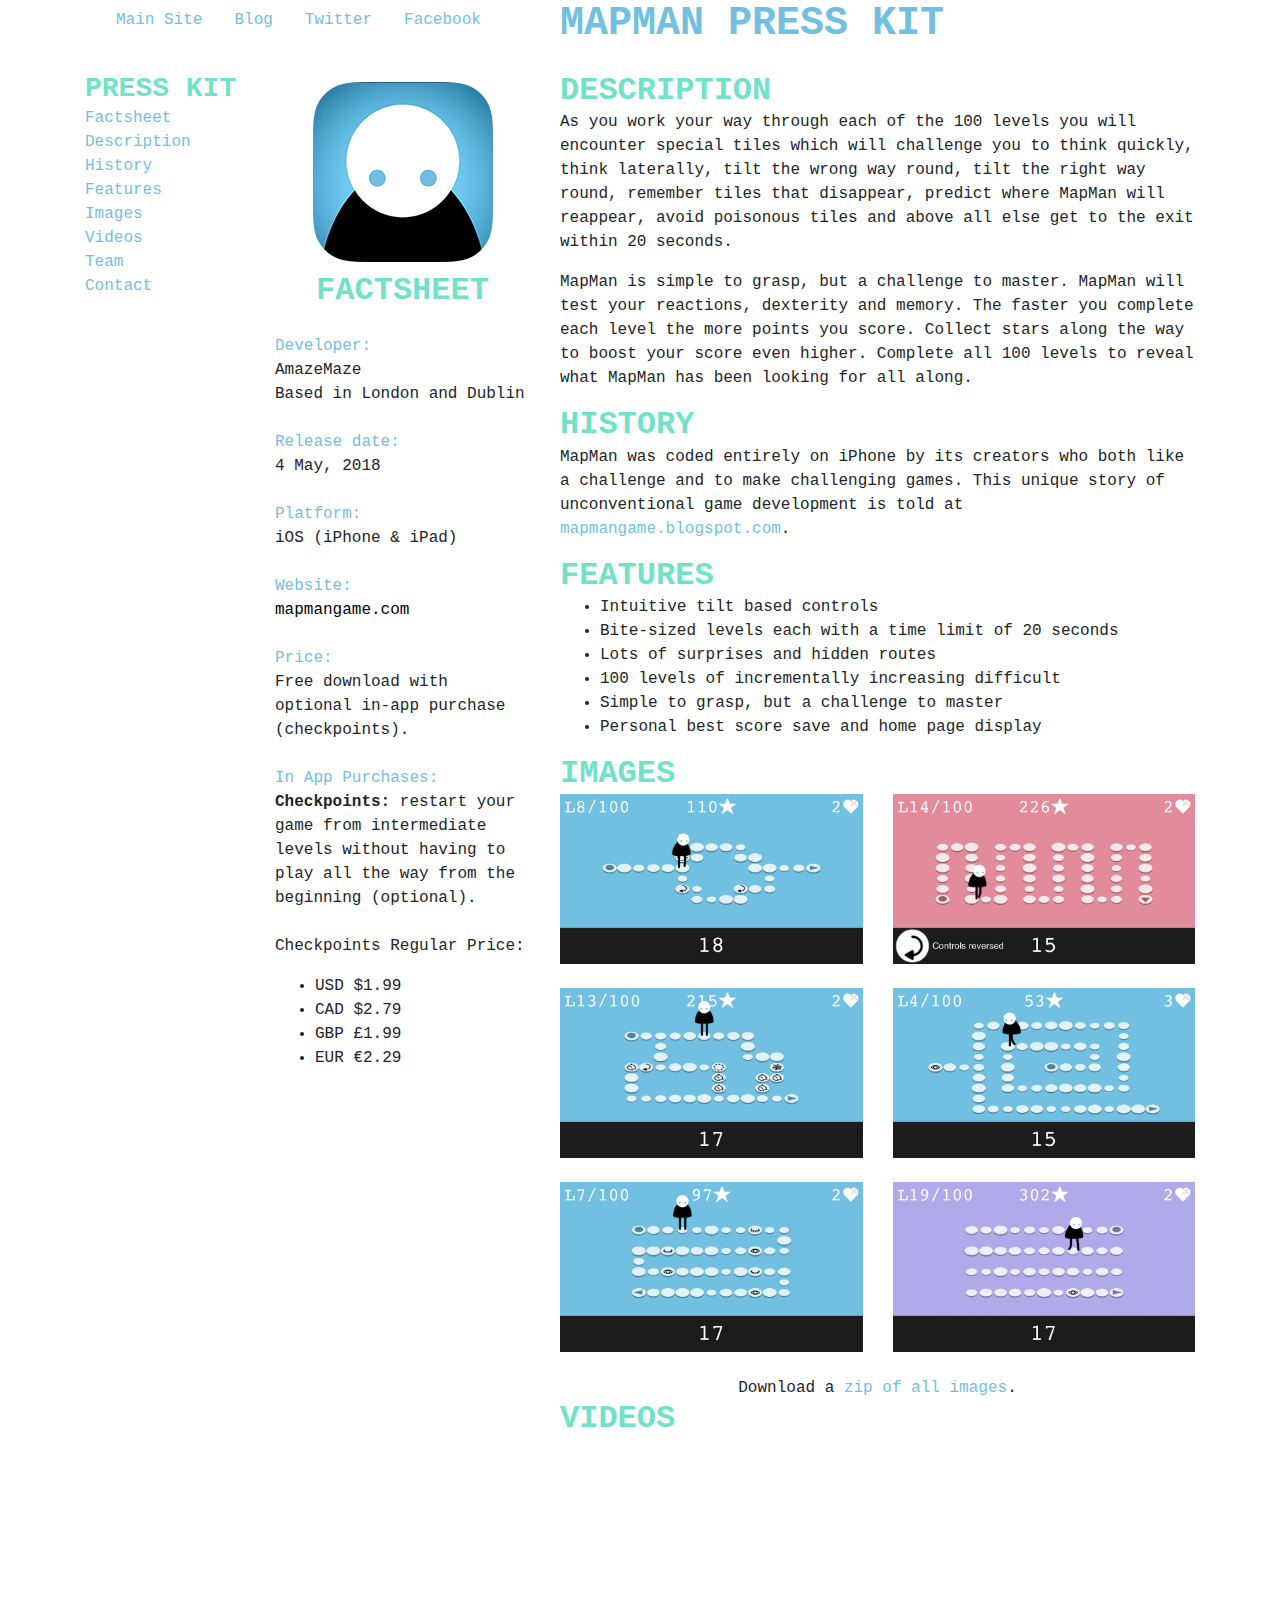
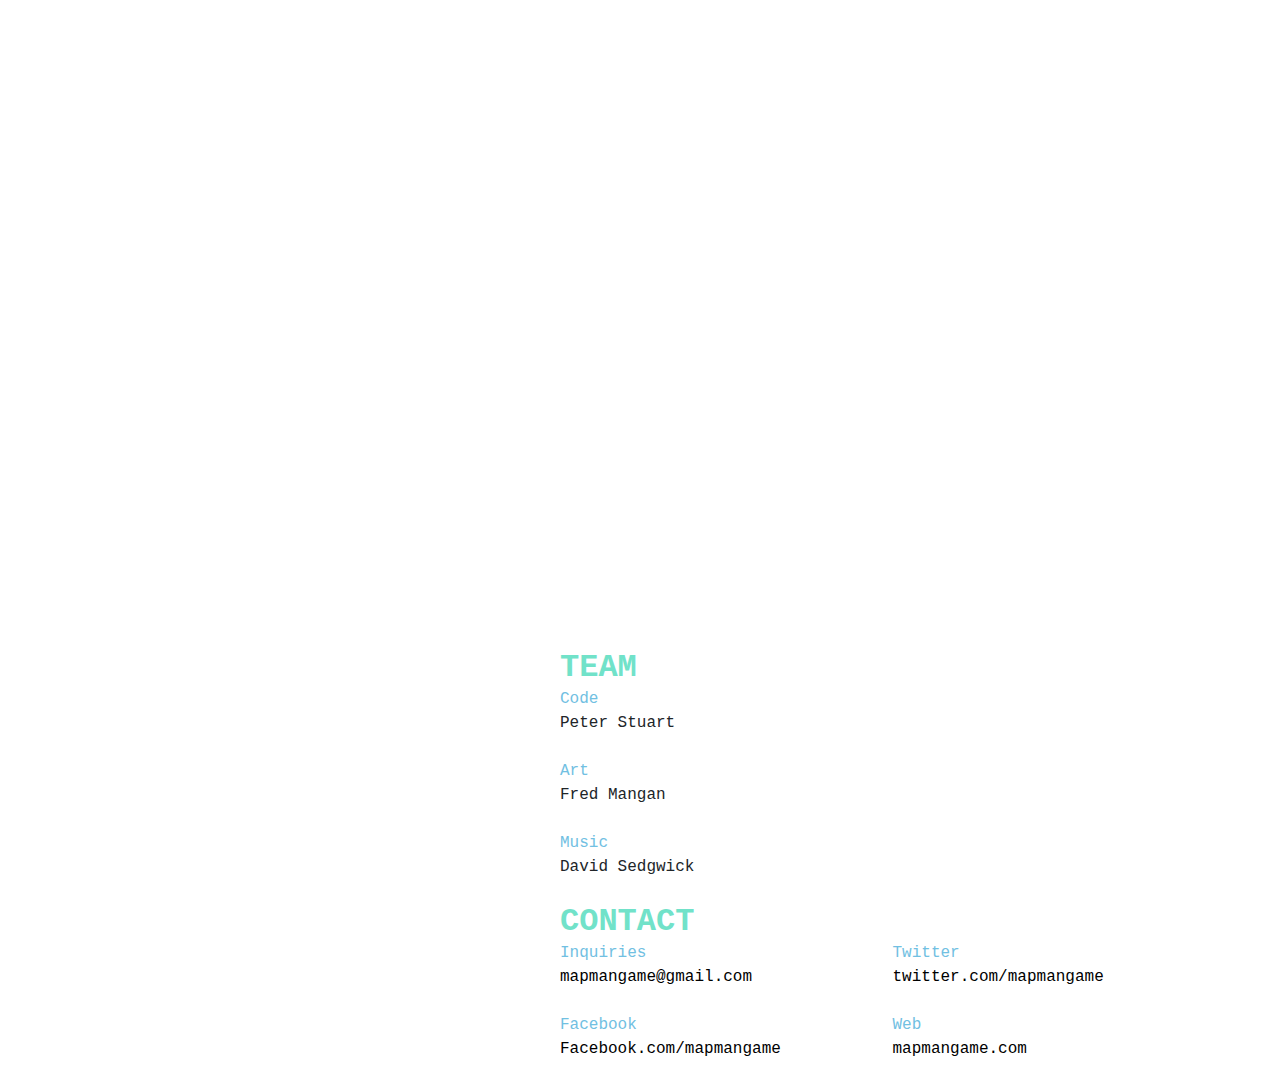
==== commit 137c93c5: "update" ====
--- a/presskit.html
+++ b/presskit.html
@@ -60,7 +60,7 @@
                     <a href="#history">History</a>
                 </li>
                 <li>
-                    <a href="#history">Features</a>
+                    <a href="#features">Features</a>
                 </li>
                 <li>
                     <a href="#images">Images</a>
@@ -104,7 +104,18 @@
                 <a href="http://mapmangame.com" style="color:#000000">mapmangame.com</a><br />
                 &nbsp;<br />
                 <span class="text-left text-primary">Price:</span><br />
-                Free download with optional in-app purchase (checkpoints).
+                Free download with optional in-app purchase (checkpoints).<br />
+                &nbsp;<br />
+                <span class="text-left text-primary">In App Purchases:</span><br />
+                <b>Checkpoints: </b> restart your game from intermediate levels without having to play all the way from the beginning (optional).<br />
+                &nbsp;<br />
+                Checkpoints Regular Price:<br />
+                <ul>
+                    <li>USD $1.99</li>
+                    <li>CAD $2.79</li>
+                    <li>GBP £1.99</li>
+                    <li>EUR €2.29</li>
+                </ul>
             </p>
 
         </div>
@@ -124,11 +135,15 @@
             <p>MapMan was coded entirely on iPhone by its creators who both like a challenge and to make challenging games. This unique story of unconventional game development is told at <a href="http://mapmangame.blogspot.com">mapmangame.blogspot.com</a>.</p>
           </div>
 
-          <div id="images">
+          <div id="features">
             <h2 class="text-left text-uppercase text-secondary mb-0">Features</h2>
             <ul>
-                <li></li>
-                <li></li>
+                <li>Intuitive tilt based controls</li>
+                <li>Bite-sized levels each with a time limit of 20 seconds</li>
+                <li>Lots of surprises and hidden routes</li>
+                <li>100 levels of incrementally increasing difficult</li>
+                <li>Simple to grasp, but a challenge to master</li>
+                <li>Personal best score save and home page display</li>
             </ul>
           </div>
 
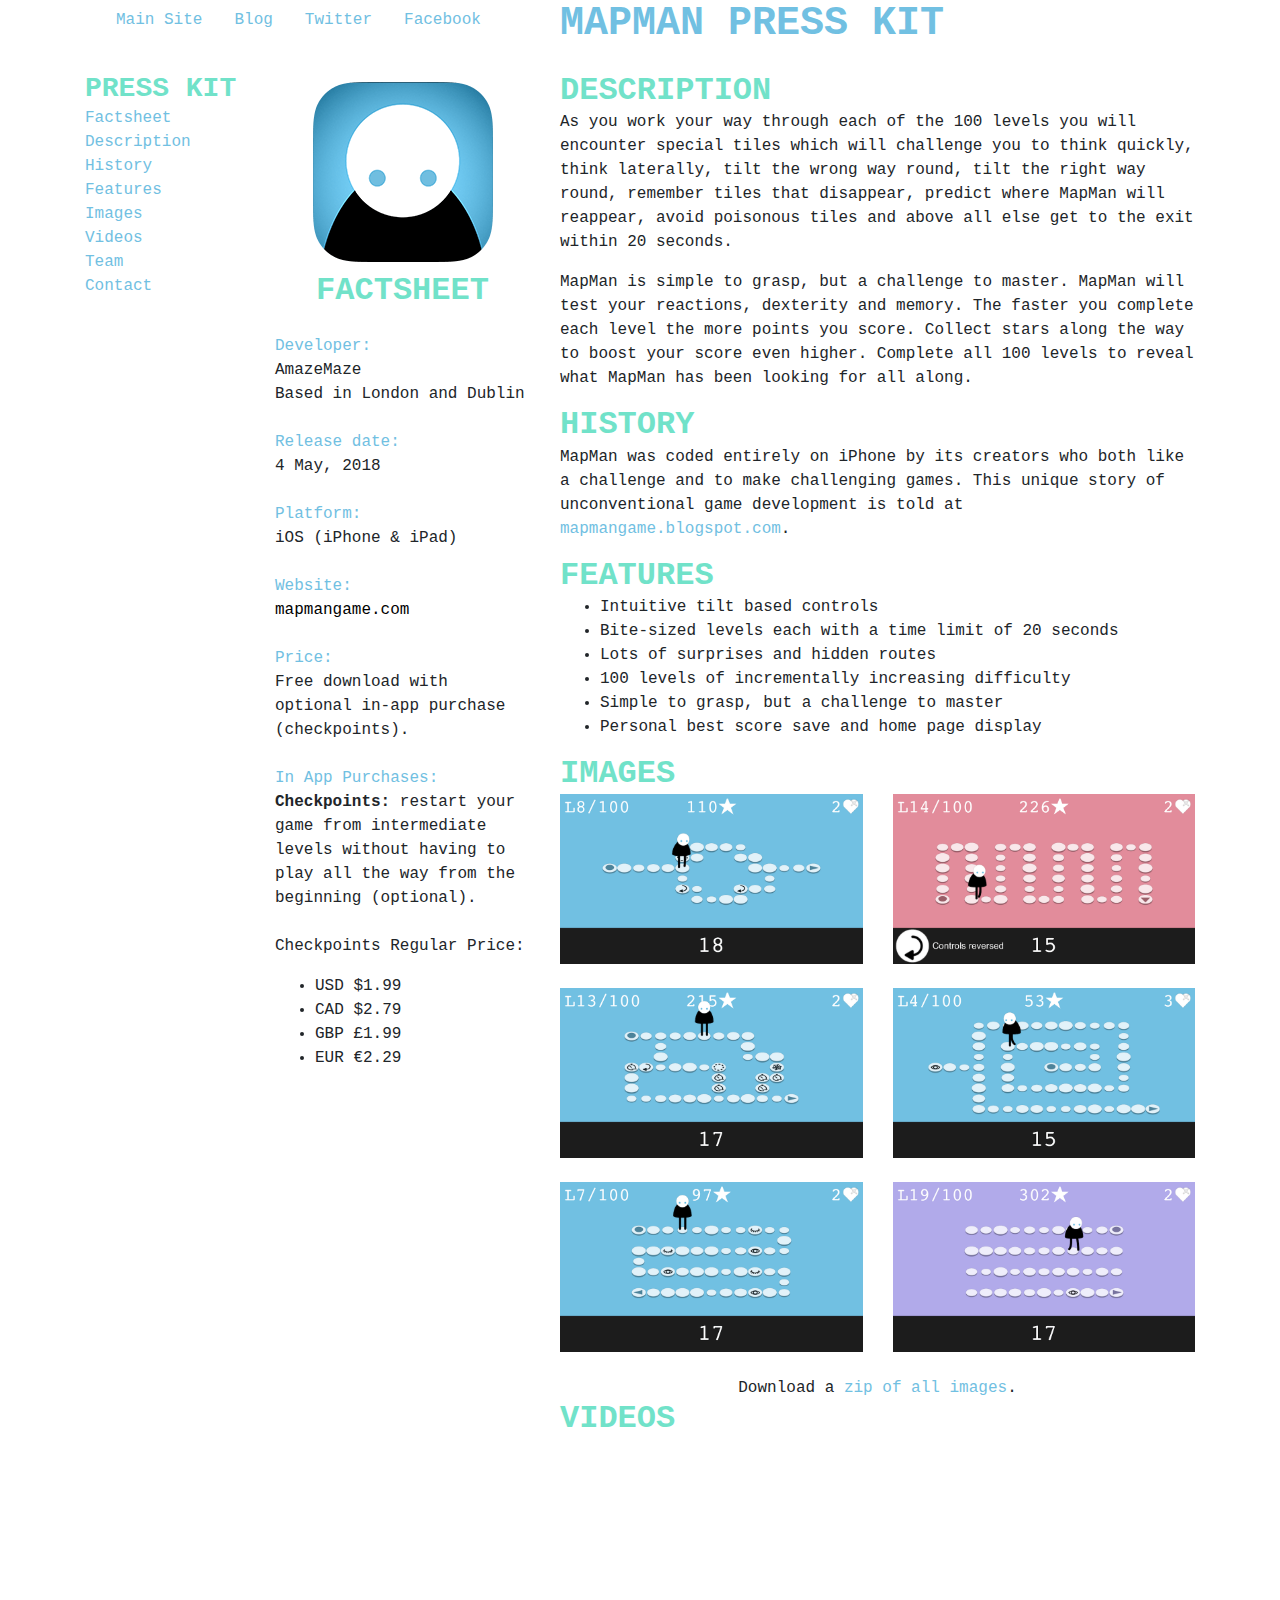
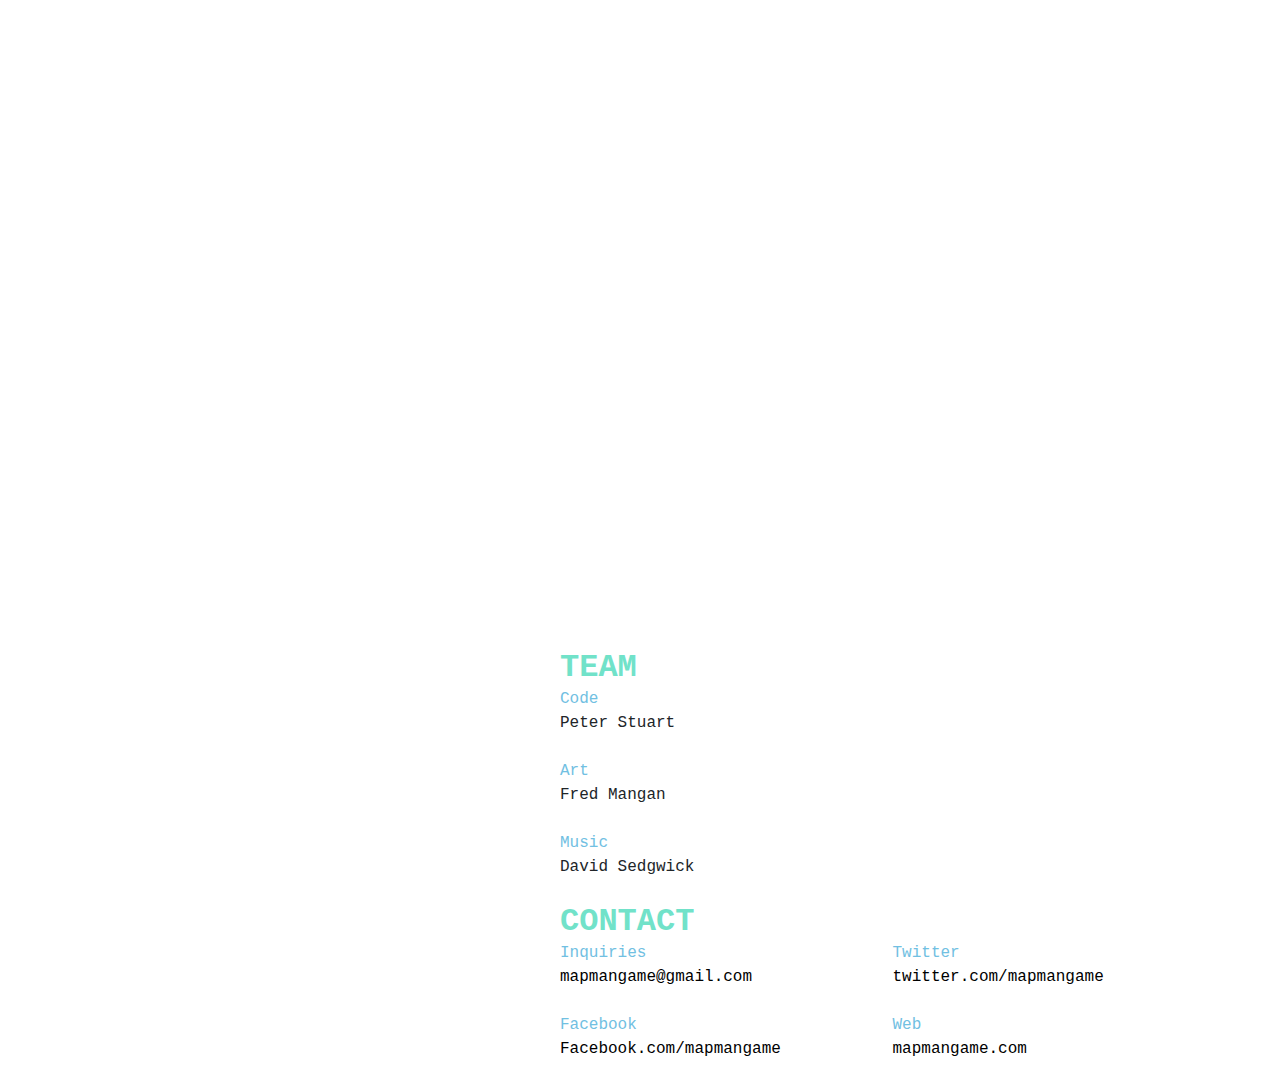
==== commit 19708183: "update" ====
--- a/presskit.html
+++ b/presskit.html
@@ -141,7 +141,7 @@
                 <li>Intuitive tilt based controls</li>
                 <li>Bite-sized levels each with a time limit of 20 seconds</li>
                 <li>Lots of surprises and hidden routes</li>
-                <li>100 levels of incrementally increasing difficult</li>
+                <li>100 levels of incrementally increasing difficulty</li>
                 <li>Simple to grasp, but a challenge to master</li>
                 <li>Personal best score save and home page display</li>
             </ul>
